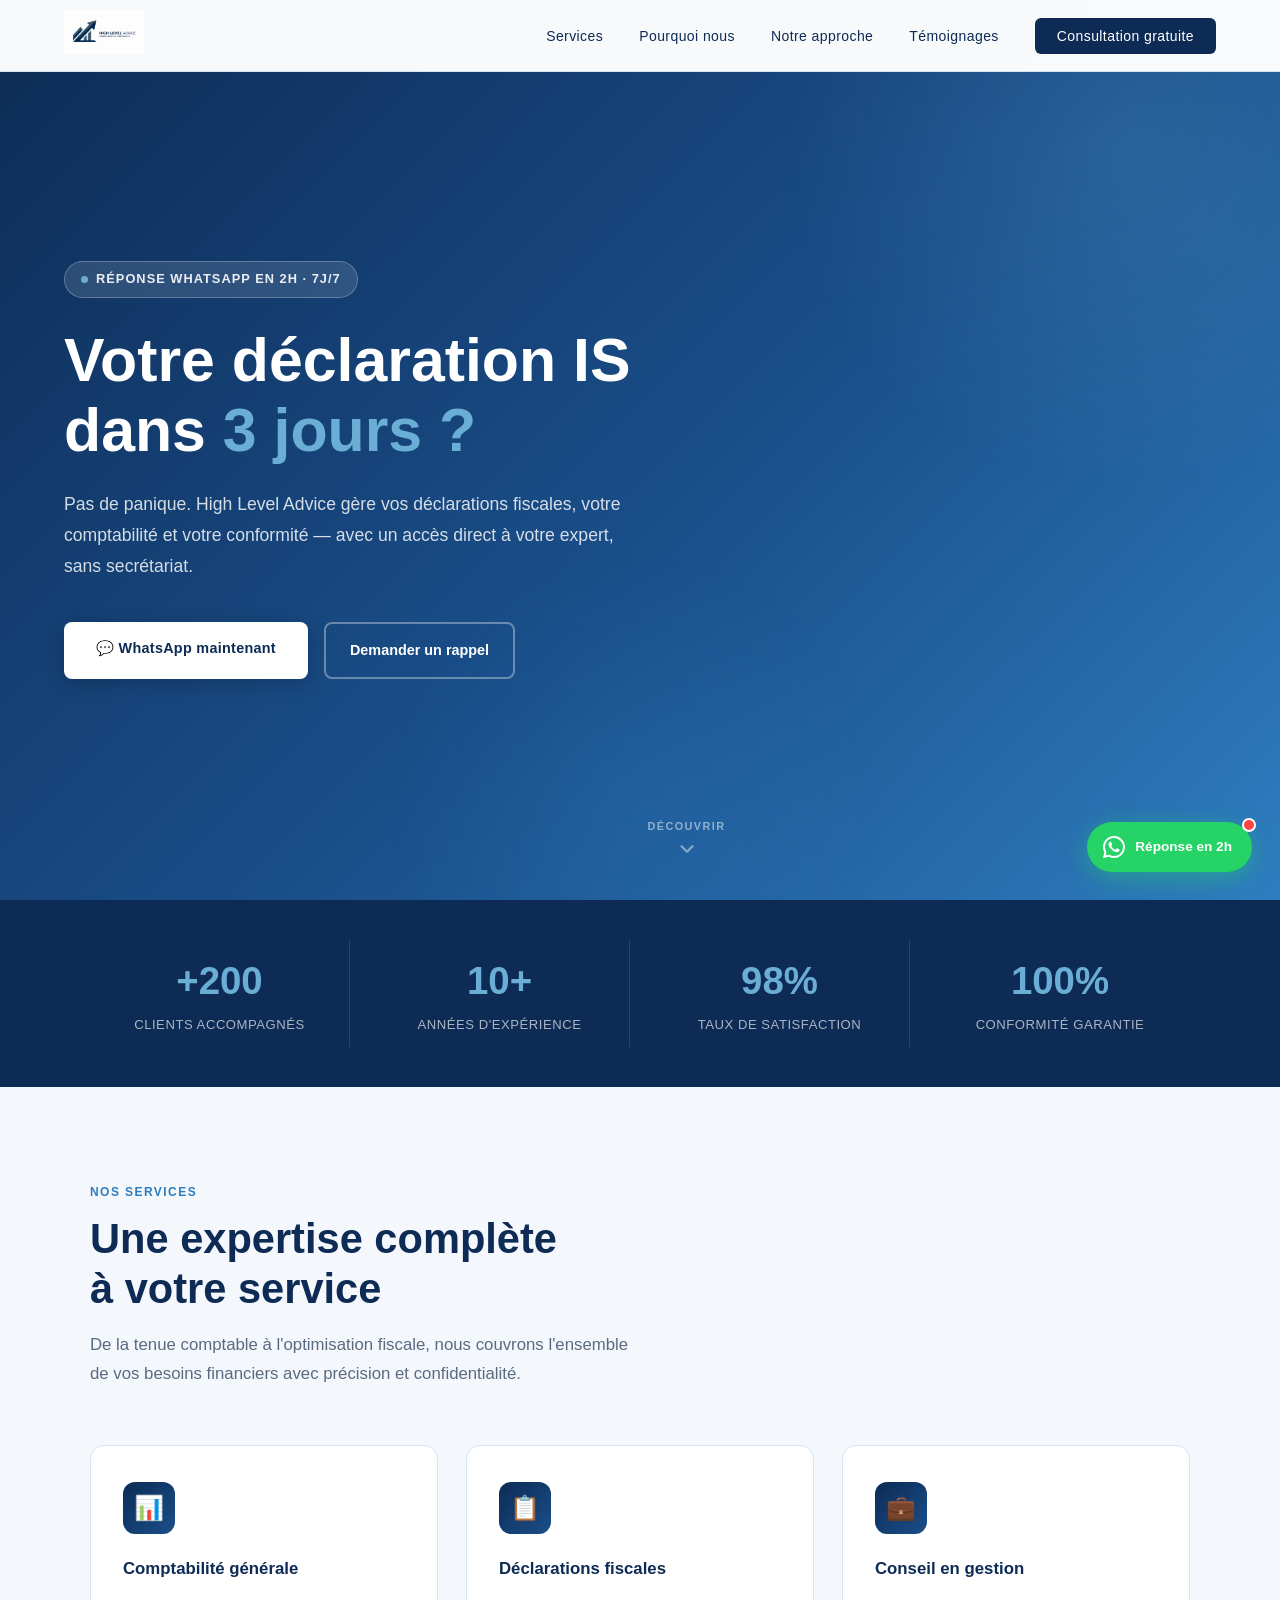
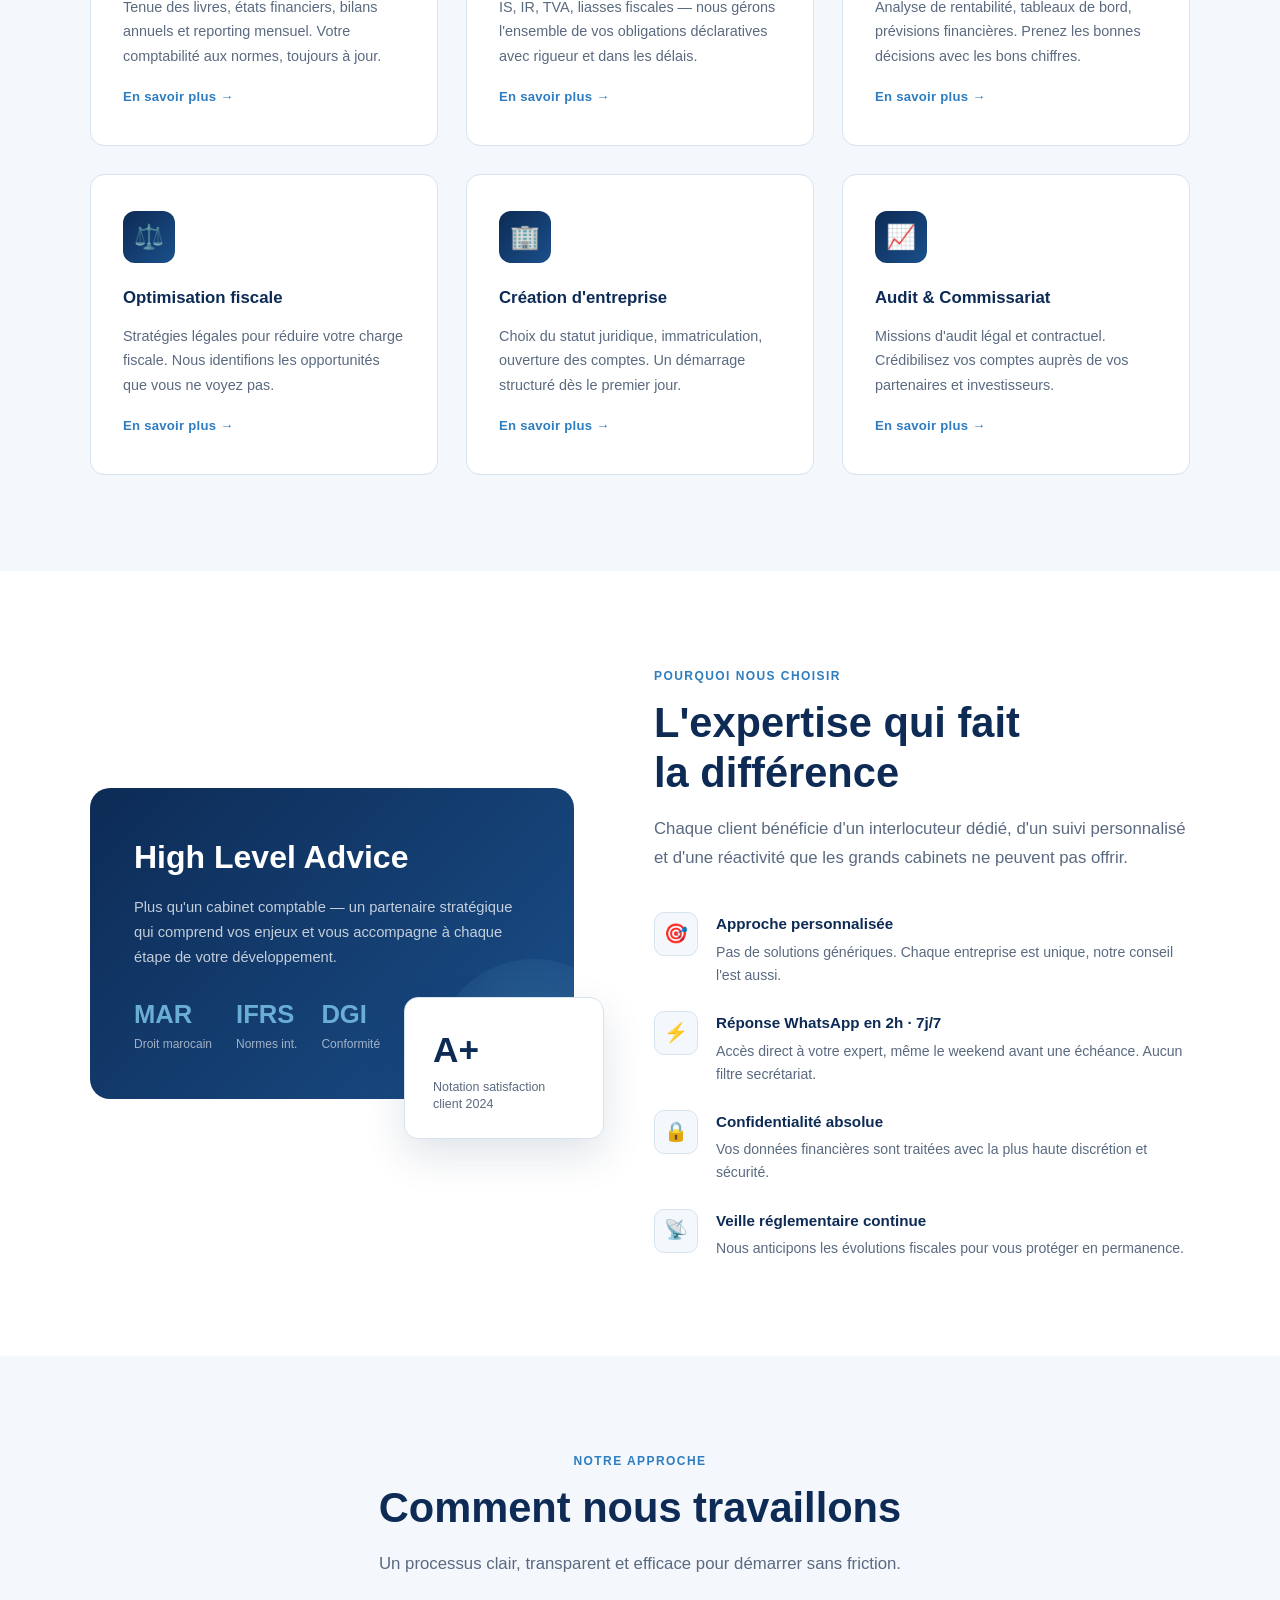
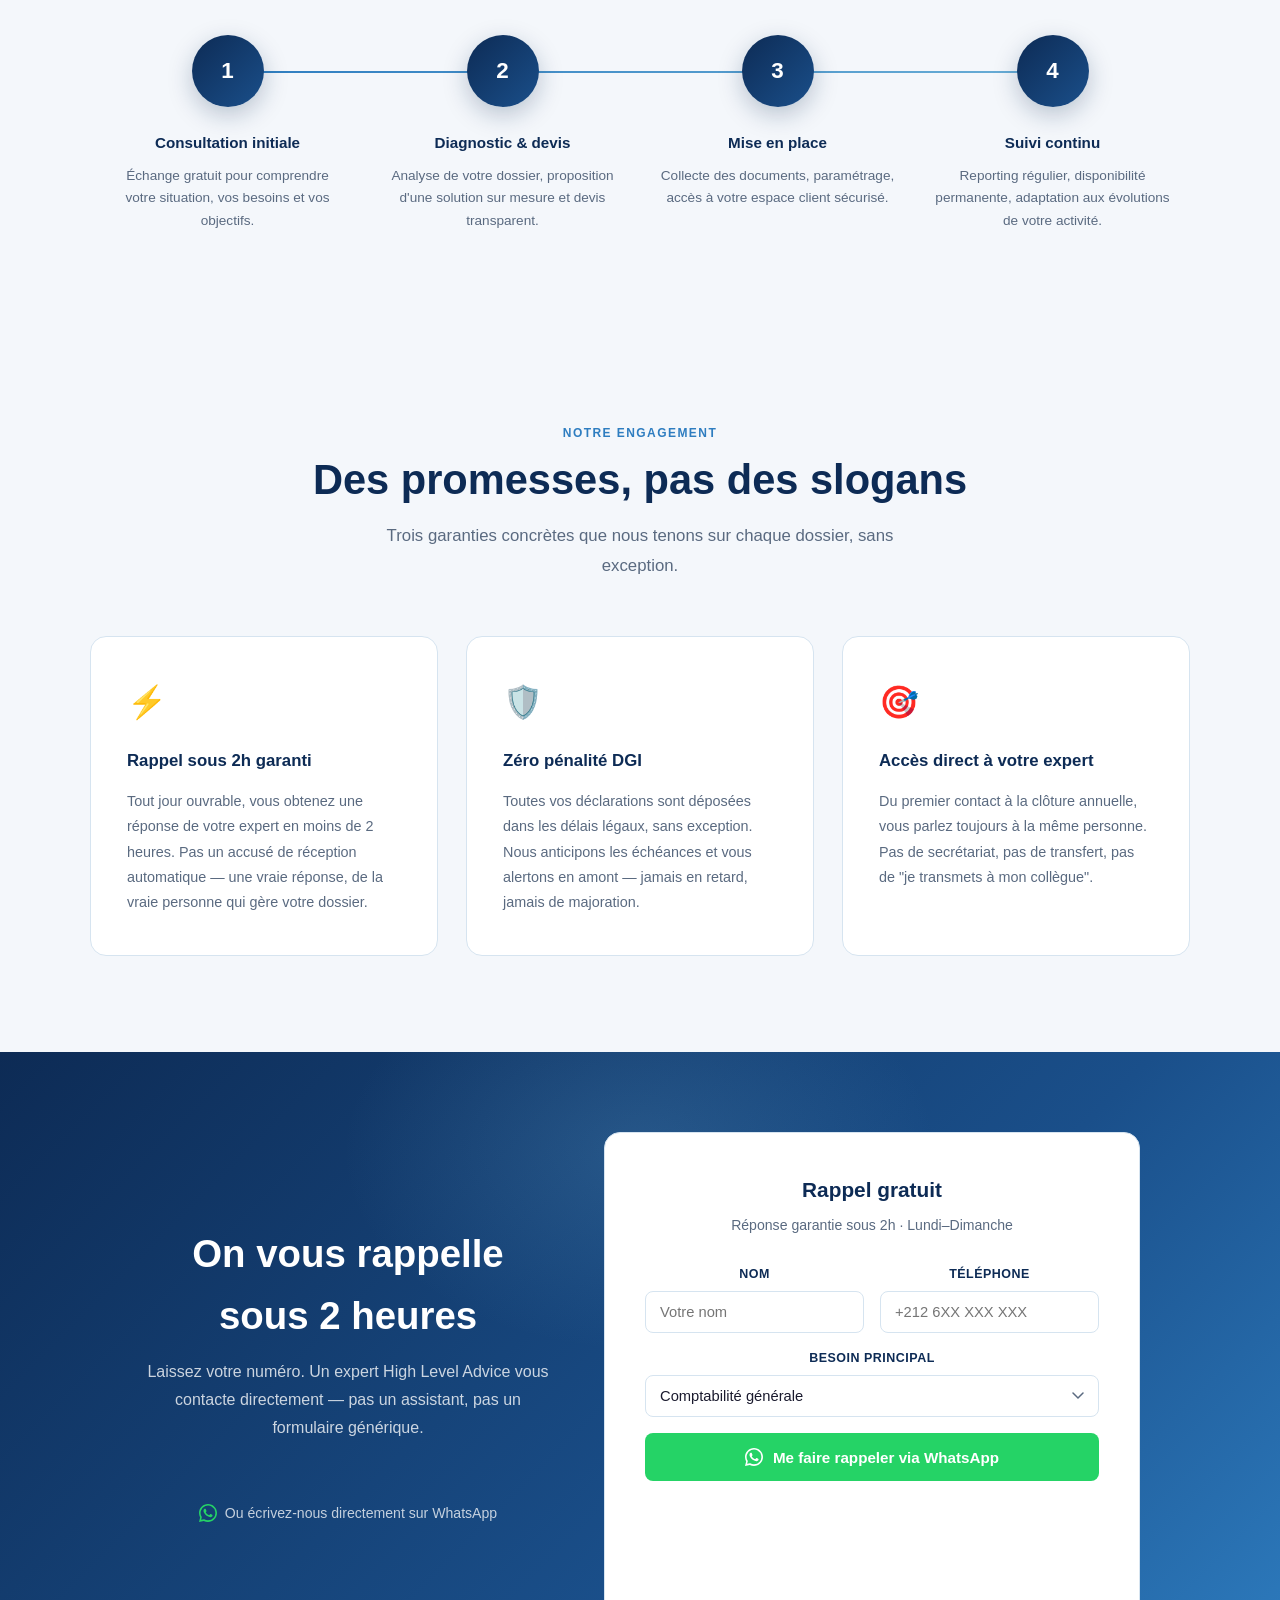
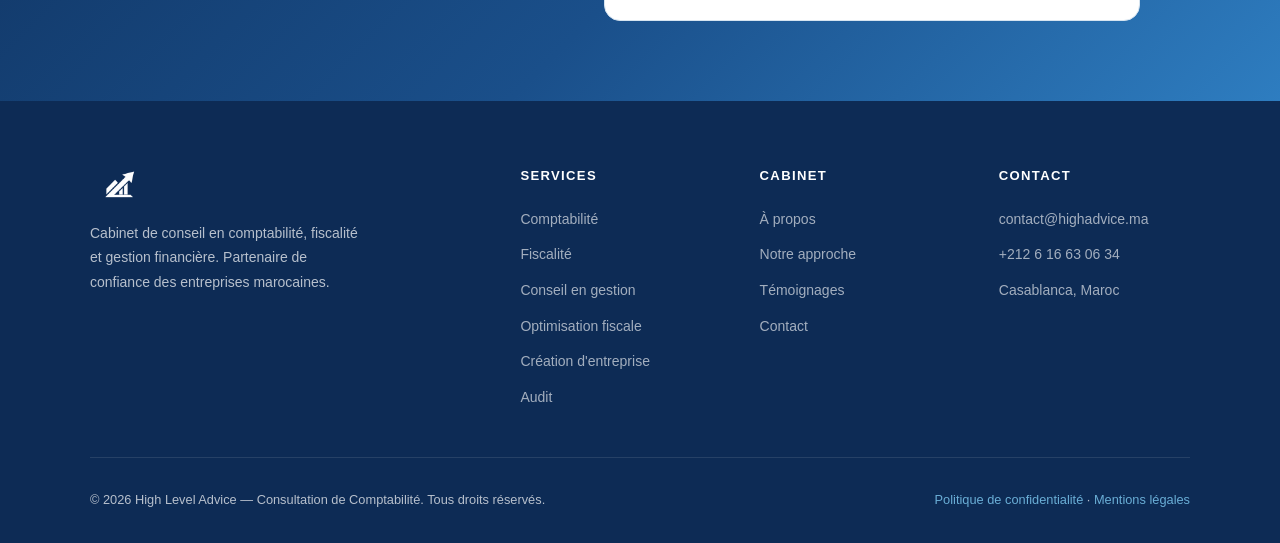
==== index.html @ 0e78888a "Initial commit — High Level Advice website" ====
<!DOCTYPE html>
<html lang="fr">
<head>
  <meta charset="UTF-8" />
  <meta name="viewport" content="width=device-width, initial-scale=1.0" />

  <!-- ─── SEO PRINCIPAL ─── -->
  <title>Expert Comptable Casablanca & El Jadida | High Level Advice</title>
  <meta name="description" content="Cabinet comptable à Casablanca et El Jadida. Déclarations IS/IR/TVA, création d'entreprise SARL, audit légal. Accès direct à votre expert — réponse WhatsApp en 2h · 7j/7. Consultation gratuite." />
  <meta name="keywords" content="comptable Casablanca, comptable El Jadida, cabinet comptable Maroc, expert comptable Casablanca, déclarations fiscales IS IR TVA, création entreprise SARL Casablanca, audit légal Maroc, commissariat aux comptes, optimisation fiscale Maroc, comptabilité PME Casablanca" />
  <meta name="robots" content="index, follow, max-snippet:-1, max-image-preview:large" />
  <meta name="author" content="High Level Advice" />
  <meta name="language" content="fr" />
  <link rel="canonical" href="https://highadvice.ma/" />

  <!-- ─── GÉO LOCAL ─── -->
  <meta name="geo.region" content="MA-05" />
  <meta name="geo.placename" content="Casablanca, Maroc" />
  <meta name="geo.position" content="33.5731;-7.5898" />
  <meta name="ICBM" content="33.5731, -7.5898" />

  <!-- ─── OPEN GRAPH (Facebook, LinkedIn, WhatsApp previews) ─── -->
  <meta property="og:type" content="website" />
  <meta property="og:site_name" content="High Level Advice" />
  <meta property="og:title" content="Expert Comptable Casablanca & El Jadida | High Level Advice" />
  <meta property="og:description" content="Déclarations fiscales, comptabilité, audit, création d'entreprise à Casablanca et El Jadida. Réponse WhatsApp en 2h · 7j/7." />
  <meta property="og:url" content="https://highadvice.ma/" />
  <meta property="og:locale" content="fr_MA" />

  <!-- ─── TWITTER CARD ─── -->
  <meta name="twitter:card" content="summary" />
  <meta name="twitter:title" content="Expert Comptable Casablanca & El Jadida | High Level Advice" />
  <meta name="twitter:description" content="Cabinet comptable à Casablanca et El Jadida. Déclarations fiscales, audit, création d'entreprise. Réponse 2h." />

  <!-- ─── SÉCURITÉ (meta layer) ─── -->
  <meta http-equiv="Referrer-Policy" content="strict-origin-when-cross-origin" />
  <meta http-equiv="Content-Security-Policy" content="default-src 'self'; style-src 'self' 'unsafe-inline' https://fonts.googleapis.com; font-src 'self' https://fonts.gstatic.com; img-src 'self' data:; script-src 'self'; frame-ancestors 'none'; base-uri 'self'" />

  <!-- ─── SCHEMA.ORG JSON-LD ─── -->
  <script type="application/ld+json">
  {
    "@context": "https://schema.org",
    "@type": "AccountingService",
    "name": "High Level Advice",
    "description": "Cabinet de conseil en comptabilité, fiscalité, audit et création d'entreprise à Casablanca et El Jadida.",
    "url": "https://highadvice.ma",
    "telephone": "+212616630634",
    "email": "contact@highadvice.ma",
    "image": "https://highadvice.ma/brand_assetes/logo.png",
    "priceRange": "MAD",
    "currenciesAccepted": "MAD",
    "paymentAccepted": "Virement, Chèque",
    "address": {
      "@type": "PostalAddress",
      "addressLocality": "Casablanca",
      "addressRegion": "Grand Casablanca-Settat",
      "addressCountry": "MA"
    },
    "geo": {
      "@type": "GeoCoordinates",
      "latitude": 33.5731,
      "longitude": -7.5898
    },
    "areaServed": [
      { "@type": "City", "name": "Casablanca" },
      { "@type": "City", "name": "El Jadida" }
    ],
    "openingHoursSpecification": {
      "@type": "OpeningHoursSpecification",
      "dayOfWeek": ["Monday","Tuesday","Wednesday","Thursday","Friday","Saturday","Sunday"],
      "opens": "08:00",
      "closes": "22:00"
    },
    "contactPoint": {
      "@type": "ContactPoint",
      "telephone": "+212616630634",
      "contactType": "customer service",
      "availableLanguage": ["French", "Arabic"],
      "contactOption": "TollFree"
    },
    "hasOfferCatalog": {
      "@type": "OfferCatalog",
      "name": "Services comptables et fiscaux",
      "itemListElement": [
        { "@type": "Offer", "itemOffered": { "@type": "Service", "name": "Comptabilité générale" } },
        { "@type": "Offer", "itemOffered": { "@type": "Service", "name": "Déclarations fiscales IS IR TVA" } },
        { "@type": "Offer", "itemOffered": { "@type": "Service", "name": "Création d'entreprise SARL" } },
        { "@type": "Offer", "itemOffered": { "@type": "Service", "name": "Audit légal et commissariat aux comptes" } },
        { "@type": "Offer", "itemOffered": { "@type": "Service", "name": "Optimisation fiscale" } },
        { "@type": "Offer", "itemOffered": { "@type": "Service", "name": "Conseil en gestion" } }
      ]
    }
  }
  </script>

  <link rel="preconnect" href="https://fonts.googleapis.com" />
  <link rel="preconnect" href="https://fonts.gstatic.com" crossorigin />
  <link href="https://fonts.googleapis.com/css2?family=Montserrat:wght@400;500;600;700;800&family=Inter:wght@300;400;500&display=swap" rel="stylesheet" />
  <link rel="stylesheet" href="css/style.css" />
</head>
<body>

<!-- ─── NAV ─── -->
<nav>
  <a href="index.html"><img src="brand_assetes/logo.png" alt="High Level Advice" class="nav-logo" /></a>
  <ul class="nav-links">
    <li><a href="#services">Services</a></li>
    <li><a href="#pourquoi">Pourquoi nous</a></li>
    <li><a href="#processus">Notre approche</a></li>
    <li><a href="#temoignages">Témoignages</a></li>
    <li><a href="#contact" class="nav-cta">Consultation gratuite</a></li>
  </ul>
  <div class="nav-hamburger" aria-label="Menu">
    <span></span><span></span><span></span>
  </div>
</nav>

<div class="mobile-menu">
  <a href="#services">Services</a>
  <a href="#pourquoi">Pourquoi nous</a>
  <a href="#processus">Notre approche</a>
  <a href="#temoignages">Témoignages</a>
  <a href="#contact">Consultation gratuite</a>
</div>

<!-- ─── HERO ─── -->
<section class="hero" id="accueil">
  <div class="hero-content">
    <div class="hero-badge">Réponse WhatsApp en 2h · 7j/7</div>
    <h1>
      Votre déclaration IS<br/>dans <span>3 jours ?</span>
    </h1>
    <p>
      Pas de panique. High Level Advice gère vos déclarations fiscales, votre comptabilité
      et votre conformité — avec un accès direct à votre expert, sans secrétariat.
    </p>
    <div class="hero-actions">
      <a href="https://wa.me/212616630634?text=Bonjour%2C%20j%27ai%20une%20d%C3%A9claration%20fiscale%20urgente%20et%20j%27ai%20besoin%20d%27aide%20rapidement.%20Pouvez-vous%20me%20rappeler%20%3F" target="_blank" rel="noopener" class="btn-primary">💬 WhatsApp maintenant</a>
      <a href="#contact" class="btn-secondary">Demander un rappel</a>
    </div>
  </div>
  <button class="hero-scroll" aria-label="Défiler vers les services">
    <span>Découvrir</span>
    <svg width="22" height="22" viewBox="0 0 24 24" fill="none" stroke="currentColor" stroke-width="2.5" stroke-linecap="round" stroke-linejoin="round">
      <polyline points="6 9 12 15 18 9"/>
    </svg>
  </button>
</section>

<!-- ─── STATS ─── -->
<div class="stats-bar">
  <div class="stats-inner">
    <div class="stat">
      <span class="stat-num">+200</span>
      <span class="stat-label">Clients accompagnés</span>
    </div>
    <div class="stat">
      <span class="stat-num">10+</span>
      <span class="stat-label">Années d'expérience</span>
    </div>
    <div class="stat">
      <span class="stat-num">98%</span>
      <span class="stat-label">Taux de satisfaction</span>
    </div>
    <div class="stat">
      <span class="stat-num">100%</span>
      <span class="stat-label">Conformité garantie</span>
    </div>
  </div>
</div>

<!-- ─── SERVICES ─── -->
<section class="services" id="services">
  <div class="max-w">
    <div class="section-header fade-in">
      <div class="section-tag">Nos services</div>
      <h2 class="section-title">Une expertise complète<br/>à votre service</h2>
      <p class="section-sub">
        De la tenue comptable à l'optimisation fiscale, nous couvrons l'ensemble
        de vos besoins financiers avec précision et confidentialité.
      </p>
    </div>
    <div class="services-grid">
      <a href="services/comptabilite.html" class="service-card fade-in">
        <div class="service-icon">📊</div>
        <h3>Comptabilité générale</h3>
        <p>Tenue des livres, états financiers, bilans annuels et reporting mensuel. Votre comptabilité aux normes, toujours à jour.</p>
        <div class="card-link">En savoir plus →</div>
      </a>
      <a href="services/fiscalite.html" class="service-card fade-in">
        <div class="service-icon">📋</div>
        <h3>Déclarations fiscales</h3>
        <p>IS, IR, TVA, liasses fiscales — nous gérons l'ensemble de vos obligations déclaratives avec rigueur et dans les délais.</p>
        <div class="card-link">En savoir plus →</div>
      </a>
      <a href="services/conseil-gestion.html" class="service-card fade-in">
        <div class="service-icon">💼</div>
        <h3>Conseil en gestion</h3>
        <p>Analyse de rentabilité, tableaux de bord, prévisions financières. Prenez les bonnes décisions avec les bons chiffres.</p>
        <div class="card-link">En savoir plus →</div>
      </a>
      <a href="services/optimisation-fiscale.html" class="service-card fade-in">
        <div class="service-icon">⚖️</div>
        <h3>Optimisation fiscale</h3>
        <p>Stratégies légales pour réduire votre charge fiscale. Nous identifions les opportunités que vous ne voyez pas.</p>
        <div class="card-link">En savoir plus →</div>
      </a>
      <a href="services/creation-entreprise.html" class="service-card fade-in">
        <div class="service-icon">🏢</div>
        <h3>Création d'entreprise</h3>
        <p>Choix du statut juridique, immatriculation, ouverture des comptes. Un démarrage structuré dès le premier jour.</p>
        <div class="card-link">En savoir plus →</div>
      </a>
      <a href="services/audit.html" class="service-card fade-in">
        <div class="service-icon">📈</div>
        <h3>Audit & Commissariat</h3>
        <p>Missions d'audit légal et contractuel. Crédibilisez vos comptes auprès de vos partenaires et investisseurs.</p>
        <div class="card-link">En savoir plus →</div>
      </a>
    </div>
  </div>
</section>

<!-- ─── WHY US ─── -->
<section id="pourquoi" style="padding: 96px 5%;">
  <div class="max-w">
    <div class="why-us">
      <div class="why-visual fade-in">
        <div class="why-card-main">
          <h3>High Level Advice</h3>
          <p>
            Plus qu'un cabinet comptable — un partenaire stratégique qui comprend
            vos enjeux et vous accompagne à chaque étape de votre développement.
          </p>
          <div class="why-badges">
            <div class="why-badge-item">
              <div class="big-tag">MAR</div>
              <div class="small-label">Droit marocain</div>
            </div>
            <div class="why-badge-item">
              <div class="big-tag">IFRS</div>
              <div class="small-label">Normes int.</div>
            </div>
            <div class="why-badge-item">
              <div class="big-tag">DGI</div>
              <div class="small-label">Conformité</div>
            </div>
          </div>
        </div>
        <div class="why-card-accent">
          <div class="big-num">A+</div>
          <p>Notation satisfaction client 2024</p>
        </div>
      </div>
      <div class="why-content fade-in">
        <div class="section-tag">Pourquoi nous choisir</div>
        <h2 class="section-title">L'expertise qui fait<br/>la différence</h2>
        <p class="section-sub">
          Chaque client bénéficie d'un interlocuteur dédié, d'un suivi personnalisé
          et d'une réactivité que les grands cabinets ne peuvent pas offrir.
        </p>
        <ul class="why-points">
          <li class="why-point">
            <div class="why-icon">🎯</div>
            <div>
              <h4>Approche personnalisée</h4>
              <p>Pas de solutions génériques. Chaque entreprise est unique, notre conseil l'est aussi.</p>
            </div>
          </li>
          <li class="why-point">
            <div class="why-icon">⚡</div>
            <div>
              <h4>Réponse WhatsApp en 2h · 7j/7</h4>
              <p>Accès direct à votre expert, même le weekend avant une échéance. Aucun filtre secrétariat.</p>
            </div>
          </li>
          <li class="why-point">
            <div class="why-icon">🔒</div>
            <div>
              <h4>Confidentialité absolue</h4>
              <p>Vos données financières sont traitées avec la plus haute discrétion et sécurité.</p>
            </div>
          </li>
          <li class="why-point">
            <div class="why-icon">📡</div>
            <div>
              <h4>Veille réglementaire continue</h4>
              <p>Nous anticipons les évolutions fiscales pour vous protéger en permanence.</p>
            </div>
          </li>
        </ul>
      </div>
    </div>
  </div>
</section>

<!-- ─── PROCESS ─── -->
<section class="process" id="processus">
  <div class="max-w">
    <div class="section-header fade-in" style="text-align:center;">
      <div class="section-tag">Notre approche</div>
      <h2 class="section-title">Comment nous travaillons</h2>
      <p class="section-sub" style="margin:0 auto;">
        Un processus clair, transparent et efficace pour démarrer sans friction.
      </p>
    </div>
    <div class="process-steps">
      <div class="process-step fade-in">
        <div class="step-num">1</div>
        <h4>Consultation initiale</h4>
        <p>Échange gratuit pour comprendre votre situation, vos besoins et vos objectifs.</p>
      </div>
      <div class="process-step fade-in">
        <div class="step-num">2</div>
        <h4>Diagnostic & devis</h4>
        <p>Analyse de votre dossier, proposition d'une solution sur mesure et devis transparent.</p>
      </div>
      <div class="process-step fade-in">
        <div class="step-num">3</div>
        <h4>Mise en place</h4>
        <p>Collecte des documents, paramétrage, accès à votre espace client sécurisé.</p>
      </div>
      <div class="process-step fade-in">
        <div class="step-num">4</div>
        <h4>Suivi continu</h4>
        <p>Reporting régulier, disponibilité permanente, adaptation aux évolutions de votre activité.</p>
      </div>
    </div>
  </div>
</section>

<!-- ─── ENGAGEMENT ─── -->
<section id="temoignages" style="padding: 96px 5%; background: var(--light-bg);">
  <div class="max-w">
    <div class="section-header fade-in" style="text-align:center;">
      <div class="section-tag">Notre engagement</div>
      <h2 class="section-title">Des promesses, pas des slogans</h2>
      <p class="section-sub" style="margin:0 auto;">Trois garanties concrètes que nous tenons sur chaque dossier, sans exception.</p>
    </div>
    <div class="engagement-grid">
      <div class="engagement-card fade-in">
        <div class="engagement-icon">⚡</div>
        <h3>Rappel sous 2h garanti</h3>
        <p>
          Tout jour ouvrable, vous obtenez une réponse de votre expert en moins de 2 heures.
          Pas un accusé de réception automatique — une vraie réponse, de la vraie personne qui gère votre dossier.
        </p>
      </div>
      <div class="engagement-card fade-in">
        <div class="engagement-icon">🛡️</div>
        <h3>Zéro pénalité DGI</h3>
        <p>
          Toutes vos déclarations sont déposées dans les délais légaux, sans exception.
          Nous anticipons les échéances et vous alertons en amont — jamais en retard, jamais de majoration.
        </p>
      </div>
      <div class="engagement-card fade-in">
        <div class="engagement-icon">🎯</div>
        <h3>Accès direct à votre expert</h3>
        <p>
          Du premier contact à la clôture annuelle, vous parlez toujours à la même personne.
          Pas de secrétariat, pas de transfert, pas de "je transmets à mon collègue".
        </p>
      </div>
    </div>
  </div>
</section>

<!-- ─── CTA / CALLBACK FORM ─── -->
<section class="cta-section" id="contact" style="padding: 80px 5%;">
  <div class="cta-split">
    <div class="cta-split-text">
      <h2>On vous rappelle<br/>sous 2 heures</h2>
      <p>
        Laissez votre numéro. Un expert High Level Advice vous contacte directement —
        pas un assistant, pas un formulaire générique.
      </p>
      <a href="https://wa.me/212616630634?text=Bonjour%2C%20j%27ai%20une%20d%C3%A9claration%20fiscale%20urgente%20et%20j%27ai%20besoin%20d%27aide%20rapidement.%20Pouvez-vous%20me%20rappeler%20%3F" target="_blank" rel="noopener" style="display:inline-flex;align-items:center;gap:8px;color:rgba(255,255,255,0.75);text-decoration:none;font-size:0.88rem;margin-top:20px;">
        <svg width="18" height="18" viewBox="0 0 24 24" fill="#25D366"><path d="M17.472 14.382c-.297-.149-1.758-.867-2.03-.967-.273-.099-.471-.148-.67.15-.197.297-.767.966-.94 1.164-.173.199-.347.223-.644.075-.297-.15-1.255-.463-2.39-1.475-.883-.788-1.48-1.761-1.653-2.059-.173-.297-.018-.458.13-.606.134-.133.298-.347.446-.52.149-.174.198-.298.298-.497.099-.198.05-.371-.025-.52-.075-.149-.669-1.612-.916-2.207-.242-.579-.487-.5-.669-.51-.173-.008-.371-.01-.57-.01-.198 0-.52.074-.792.372-.272.297-1.04 1.016-1.04 2.479 0 1.462 1.065 2.875 1.213 3.074.149.198 2.096 3.2 5.077 4.487.709.306 1.262.489 1.694.625.712.227 1.36.195 1.871.118.571-.085 1.758-.719 2.006-1.413.248-.694.248-1.289.173-1.413-.074-.124-.272-.198-.57-.347z"/><path d="M12 0C5.373 0 0 5.373 0 12c0 2.123.554 4.118 1.522 5.852L0 24l6.335-1.493A11.95 11.95 0 0012 24c6.627 0 12-5.373 12-12S18.627 0 12 0zm0 21.818a9.818 9.818 0 01-5.006-1.371l-.36-.213-3.76.886.934-3.652-.234-.374A9.818 9.818 0 1112 21.818z"/></svg>
        Ou écrivez-nous directement sur WhatsApp
      </a>
    </div>
    <div class="callback-form">
      <h3>Rappel gratuit</h3>
      <p class="form-sub">Réponse garantie sous 2h · Lundi–Dimanche</p>
      <form class="js-wa-form">
        <div class="form-row">
          <div class="form-group">
            <label for="nom">Nom</label>
            <input type="text" id="nom" name="nom" placeholder="Votre nom" required />
          </div>
          <div class="form-group">
            <label for="telephone">Téléphone</label>
            <input type="tel" id="telephone" name="telephone" placeholder="+212 6XX XXX XXX" required />
          </div>
        </div>
        <div class="form-group" style="margin-bottom:16px;">
          <label for="service">Besoin principal</label>
          <select id="service" name="service">
            <option value="Comptabilité générale">Comptabilité générale</option>
            <option value="Déclarations fiscales">Déclarations fiscales</option>
            <option value="Optimisation fiscale">Optimisation fiscale</option>
            <option value="Conseil en gestion">Conseil en gestion</option>
            <option value="Création d'entreprise">Création d'entreprise</option>
            <option value="Audit">Audit & Commissariat</option>
          </select>
        </div>
        <button type="submit" class="btn-form-submit">
          <svg width="18" height="18" viewBox="0 0 24 24" fill="currentColor"><path d="M17.472 14.382c-.297-.149-1.758-.867-2.03-.967-.273-.099-.471-.148-.67.15-.197.297-.767.966-.94 1.164-.173.199-.347.223-.644.075-.297-.15-1.255-.463-2.39-1.475-.883-.788-1.48-1.761-1.653-2.059-.173-.297-.018-.458.13-.606.134-.133.298-.347.446-.52.149-.174.198-.298.298-.497.099-.198.05-.371-.025-.52-.075-.149-.669-1.612-.916-2.207-.242-.579-.487-.5-.669-.51-.173-.008-.371-.01-.57-.01-.198 0-.52.074-.792.372-.272.297-1.04 1.016-1.04 2.479 0 1.462 1.065 2.875 1.213 3.074.149.198 2.096 3.2 5.077 4.487.709.306 1.262.489 1.694.625.712.227 1.36.195 1.871.118.571-.085 1.758-.719 2.006-1.413.248-.694.248-1.289.173-1.413-.074-.124-.272-.198-.57-.347z"/><path d="M12 0C5.373 0 0 5.373 0 12c0 2.123.554 4.118 1.522 5.852L0 24l6.335-1.493A11.95 11.95 0 0012 24c6.627 0 12-5.373 12-12S18.627 0 12 0zm0 21.818a9.818 9.818 0 01-5.006-1.371l-.36-.213-3.76.886.934-3.652-.234-.374A9.818 9.818 0 1112 21.818z"/></svg>
          Me faire rappeler via WhatsApp
        </button>
        <p class="form-note">Ouvre WhatsApp avec votre message pré-rempli. Aucun engagement.</p>
      </form>
    </div>
  </div>
</section>

<!-- ─── FOOTER ─── -->
<footer>
  <div class="footer-grid">
    <div class="footer-brand">
      <img src="brand_assetes/logo2.png" alt="High Level Advice" />
      <p>
        Cabinet de conseil en comptabilité, fiscalité et gestion financière.
        Partenaire de confiance des entreprises marocaines.
      </p>
    </div>
    <div class="footer-col">
      <h4>Services</h4>
      <ul>
        <li><a href="services/comptabilite.html">Comptabilité</a></li>
        <li><a href="services/fiscalite.html">Fiscalité</a></li>
        <li><a href="services/conseil-gestion.html">Conseil en gestion</a></li>
        <li><a href="services/optimisation-fiscale.html">Optimisation fiscale</a></li>
        <li><a href="services/creation-entreprise.html">Création d'entreprise</a></li>
        <li><a href="services/audit.html">Audit</a></li>
      </ul>
    </div>
    <div class="footer-col">
      <h4>Cabinet</h4>
      <ul>
        <li><a href="#pourquoi">À propos</a></li>
        <li><a href="#processus">Notre approche</a></li>
        <li><a href="#temoignages">Témoignages</a></li>
        <li><a href="#contact">Contact</a></li>
      </ul>
    </div>
    <div class="footer-col">
      <h4>Contact</h4>
      <ul>
        <li><a href="mailto:contact@highadvice.ma">contact@highadvice.ma</a></li>
        <li><a href="tel:+212616630634">+212 6 16 63 06 34</a></li>
        <li><a href="#">Casablanca, Maroc</a></li>
      </ul>
    </div>
  </div>
  <div class="footer-bottom">
    <span>© 2026 High Level Advice — Consultation de Comptabilité. Tous droits réservés.</span>
    <span>
      <a href="#">Politique de confidentialité</a> · <a href="#">Mentions légales</a>
    </span>
  </div>
</footer>

<!-- ─── FLOATING WHATSAPP ─── -->
<a href="https://wa.me/212616630634?text=Bonjour%2C%20j%27ai%20une%20d%C3%A9claration%20fiscale%20urgente%20et%20j%27ai%20besoin%20d%27aide%20rapidement.%20Pouvez-vous%20me%20rappeler%20%3F" target="_blank" rel="noopener" class="wa-float" aria-label="WhatsApp">
  <span class="wa-pulse"></span>
  <svg width="22" height="22" viewBox="0 0 24 24" fill="currentColor"><path d="M17.472 14.382c-.297-.149-1.758-.867-2.03-.967-.273-.099-.471-.148-.67.15-.197.297-.767.966-.94 1.164-.173.199-.347.223-.644.075-.297-.15-1.255-.463-2.39-1.475-.883-.788-1.48-1.761-1.653-2.059-.173-.297-.018-.458.13-.606.134-.133.298-.347.446-.52.149-.174.198-.298.298-.497.099-.198.05-.371-.025-.52-.075-.149-.669-1.612-.916-2.207-.242-.579-.487-.5-.669-.51-.173-.008-.371-.01-.57-.01-.198 0-.52.074-.792.372-.272.297-1.04 1.016-1.04 2.479 0 1.462 1.065 2.875 1.213 3.074.149.198 2.096 3.2 5.077 4.487.709.306 1.262.489 1.694.625.712.227 1.36.195 1.871.118.571-.085 1.758-.719 2.006-1.413.248-.694.248-1.289.173-1.413-.074-.124-.272-.198-.57-.347z"/><path d="M12 0C5.373 0 0 5.373 0 12c0 2.123.554 4.118 1.522 5.852L0 24l6.335-1.493A11.95 11.95 0 0012 24c6.627 0 12-5.373 12-12S18.627 0 12 0zm0 21.818a9.818 9.818 0 01-5.006-1.371l-.36-.213-3.76.886.934-3.652-.234-.374A9.818 9.818 0 1112 21.818z"/></svg>
  Réponse en 2h
</a>

<script src="js/main.js"></script>
</body>
</html>
---- css/style.css ----
/* ─── RESET & VARIABLES ─── */
*, *::before, *::after { box-sizing: border-box; margin: 0; padding: 0; }

:root {
  --navy:     #0D2B55;
  --blue:     #1A4F8A;
  --accent:   #2E7DC0;
  --sky:      #6AAED6;
  --light-bg: #F4F7FB;
  --white:    #FFFFFF;
  --text:     #1A1A2E;
  --muted:    #5A6A80;
  --border:   #D6E4F0;
}

html { scroll-behavior: smooth; }

body {
  font-family: 'Inter', sans-serif;
  color: var(--text);
  background: var(--white);
  line-height: 1.6;
}

/* ─── NAV ─── */
nav {
  position: fixed;
  top: 0; left: 0; right: 0;
  z-index: 100;
  background: rgba(255,255,255,0.97);
  backdrop-filter: blur(12px);
  border-bottom: 1px solid var(--border);
  padding: 0 5%;
  display: flex;
  align-items: center;
  justify-content: space-between;
  height: 72px;
  transition: box-shadow .3s;
}

nav.scrolled { box-shadow: 0 4px 24px rgba(13,43,85,0.1); }

.nav-logo { height: 44px; }

.nav-links {
  display: flex;
  gap: 36px;
  list-style: none;
}

.nav-links a {
  text-decoration: none;
  font-family: 'Montserrat', sans-serif;
  font-weight: 500;
  font-size: 0.875rem;
  color: var(--navy);
  letter-spacing: 0.03em;
  transition: color .2s;
}

.nav-links a:hover,
.nav-links a.active { color: var(--accent); }

.nav-cta {
  background: var(--navy);
  color: var(--white) !important;
  padding: 10px 22px;
  border-radius: 6px;
  transition: background .2s !important;
}

.nav-cta:hover { background: var(--accent) !important; }

.nav-hamburger {
  display: none;
  flex-direction: column;
  gap: 5px;
  cursor: pointer;
  padding: 4px;
}

.nav-hamburger span {
  display: block;
  width: 24px; height: 2px;
  background: var(--navy);
  border-radius: 2px;
  transition: transform .3s, opacity .3s;
}

.nav-hamburger.open span:nth-child(1) { transform: translateY(7px) rotate(45deg); }
.nav-hamburger.open span:nth-child(2) { opacity: 0; }
.nav-hamburger.open span:nth-child(3) { transform: translateY(-7px) rotate(-45deg); }

.mobile-menu {
  display: none;
  position: fixed;
  top: 72px; left: 0; right: 0;
  background: var(--white);
  border-bottom: 1px solid var(--border);
  padding: 24px 5%;
  flex-direction: column;
  gap: 20px;
  z-index: 99;
  box-shadow: 0 8px 24px rgba(13,43,85,0.1);
}

.mobile-menu.open { display: flex; }

.mobile-menu a {
  text-decoration: none;
  font-family: 'Montserrat', sans-serif;
  font-weight: 600;
  font-size: 1rem;
  color: var(--navy);
  padding: 8px 0;
  border-bottom: 1px solid var(--border);
}

.mobile-menu a:last-child { border-bottom: none; }

/* ─── HERO ─── */
.hero {
  min-height: 100vh;
  background: linear-gradient(135deg, var(--navy) 0%, var(--blue) 55%, var(--accent) 100%);
  display: flex;
  align-items: center;
  padding: 120px 5% 80px;
  position: relative;
  overflow: hidden;
}

.hero::before {
  content: '';
  position: absolute;
  top: -200px; right: -200px;
  width: 700px; height: 700px;
  background: radial-gradient(circle, rgba(110,174,214,0.18) 0%, transparent 70%);
  border-radius: 50%;
}

.hero::after {
  content: '';
  position: absolute;
  bottom: -150px; left: 30%;
  width: 500px; height: 500px;
  background: radial-gradient(circle, rgba(46,125,192,0.15) 0%, transparent 70%);
  border-radius: 50%;
}

/* ─── ANIMATIONS ─── */
@keyframes slideUpFade {
  from { opacity: 0; transform: translateY(32px); }
  to   { opacity: 1; transform: translateY(0); }
}

@keyframes floatOrb {
  0%, 100% { transform: translate(0, 0); }
  40%       { transform: translate(28px, -40px); }
  70%       { transform: translate(-18px, 20px); }
}

@keyframes glowPulse {
  0%, 100% { color: var(--sky); text-shadow: none; }
  50%       { color: #fff; text-shadow: 0 0 40px rgba(106,174,214,0.7); }
}

@keyframes liveDot {
  0%, 100% { opacity: 1; transform: scale(1); }
  50%       { opacity: 0.35; transform: scale(0.6); }
}

@keyframes scrollBounce {
  0%, 100% { transform: translateX(-50%) translateY(0); opacity: 0.7; }
  50%       { transform: translateX(-50%) translateY(9px); opacity: 0.35; }
}

/* Hero entrance — staggered */
.hero-badge   { animation: slideUpFade .75s cubic-bezier(.22,1,.36,1) .1s  both; }
.hero h1      { animation: slideUpFade .8s  cubic-bezier(.22,1,.36,1) .25s both; }
.hero p       { animation: slideUpFade .8s  cubic-bezier(.22,1,.36,1) .42s both; }
.hero-actions { animation: slideUpFade .8s  cubic-bezier(.22,1,.36,1) .58s both; }

/* Urgency phrase glow cycle */
.hero h1 span { animation: glowPulse 3.5s ease-in-out 1.8s infinite; }

/* Live indicator dot blink */
.hero-badge::before { animation: liveDot 1.8s ease-in-out infinite; }

/* Background orbs drift */
.hero::before { animation: floatOrb 14s ease-in-out infinite; will-change: transform; }
.hero::after  { animation: floatOrb 18s ease-in-out 5s infinite reverse; will-change: transform; }

/* Scroll indicator */
.hero-scroll {
  position: absolute;
  bottom: 32px;
  left: 50%;
  transform: translateX(-50%);
  z-index: 2;
  display: flex;
  flex-direction: column;
  align-items: center;
  gap: 6px;
  cursor: pointer;
  background: none;
  border: none;
  padding: 8px;
  animation: slideUpFade .6s cubic-bezier(.22,1,.36,1) 1.1s both;
}

.hero-scroll span {
  font-family: 'Montserrat', sans-serif;
  font-weight: 600;
  font-size: 0.68rem;
  letter-spacing: 0.13em;
  text-transform: uppercase;
  color: rgba(255,255,255,0.5);
}

.hero-scroll svg {
  animation: scrollBounce 1.8s ease-in-out infinite;
  color: rgba(255,255,255,0.45);
  display: block;
}

.hero-content {
  max-width: 680px;
  position: relative;
  z-index: 2;
}

.hero-badge {
  display: inline-flex;
  align-items: center;
  gap: 8px;
  background: rgba(255,255,255,0.12);
  border: 1px solid rgba(255,255,255,0.25);
  color: rgba(255,255,255,0.9);
  font-size: 0.8rem;
  font-family: 'Montserrat', sans-serif;
  font-weight: 600;
  letter-spacing: 0.08em;
  text-transform: uppercase;
  padding: 7px 16px;
  border-radius: 100px;
  margin-bottom: 28px;
}

.hero-badge::before {
  content: '';
  width: 7px; height: 7px;
  background: var(--sky);
  border-radius: 50%;
}

.hero h1 {
  font-family: 'Montserrat', sans-serif;
  font-weight: 800;
  font-size: clamp(2.4rem, 5vw, 3.8rem);
  color: var(--white);
  line-height: 1.15;
  margin-bottom: 24px;
}

.hero h1 span { color: var(--sky); }

.hero p {
  font-size: 1.1rem;
  color: rgba(255,255,255,0.82);
  margin-bottom: 40px;
  max-width: 560px;
  line-height: 1.75;
}

.hero-actions {
  display: flex;
  gap: 16px;
  flex-wrap: wrap;
}

/* ─── BUTTONS ─── */
.btn-primary {
  display: inline-block;
  background: var(--white);
  color: var(--navy);
  font-family: 'Montserrat', sans-serif;
  font-weight: 700;
  font-size: 0.9rem;
  padding: 15px 32px;
  border-radius: 8px;
  text-decoration: none;
  letter-spacing: 0.02em;
  transition: transform .2s, box-shadow .2s;
  box-shadow: 0 4px 20px rgba(0,0,0,0.2);
}

.btn-primary:hover { transform: translateY(-2px); box-shadow: 0 8px 30px rgba(0,0,0,0.25); }

.btn-secondary {
  display: inline-flex;
  align-items: center;
  gap: 10px;
  color: var(--white);
  font-family: 'Montserrat', sans-serif;
  font-weight: 600;
  font-size: 0.9rem;
  padding: 15px 24px;
  border-radius: 8px;
  text-decoration: none;
  border: 2px solid rgba(255,255,255,0.35);
  transition: border-color .2s, background .2s;
}

.btn-secondary:hover { border-color: rgba(255,255,255,0.7); background: rgba(255,255,255,0.08); }

.btn-cta-primary {
  display: inline-block;
  background: var(--white);
  color: var(--navy);
  font-family: 'Montserrat', sans-serif;
  font-weight: 700;
  font-size: 0.95rem;
  padding: 16px 36px;
  border-radius: 8px;
  text-decoration: none;
  transition: transform .2s, box-shadow .2s;
  box-shadow: 0 4px 20px rgba(0,0,0,0.2);
}

.btn-cta-primary:hover { transform: translateY(-2px); box-shadow: 0 8px 32px rgba(0,0,0,0.28); }

.btn-cta-secondary {
  display: inline-block;
  color: var(--white);
  font-family: 'Montserrat', sans-serif;
  font-weight: 600;
  font-size: 0.95rem;
  padding: 16px 36px;
  border-radius: 8px;
  text-decoration: none;
  border: 2px solid rgba(255,255,255,0.4);
  transition: border-color .2s, background .2s;
}

.btn-cta-secondary:hover { border-color: var(--white); background: rgba(255,255,255,0.1); }

/* ─── STATS BAR ─── */
.stats-bar {
  background: var(--navy);
  padding: 40px 5%;
}

.stats-inner {
  max-width: 1100px;
  margin: 0 auto;
  display: grid;
  grid-template-columns: repeat(4, 1fr);
  gap: 20px;
}

.stat {
  text-align: center;
  padding: 10px;
  border-right: 1px solid rgba(255,255,255,0.12);
}

.stat:last-child { border-right: none; }

.stat-num {
  font-family: 'Montserrat', sans-serif;
  font-weight: 800;
  font-size: 2.4rem;
  color: var(--sky);
  display: block;
}

.stat-label {
  font-size: 0.82rem;
  color: rgba(255,255,255,0.65);
  letter-spacing: 0.04em;
  text-transform: uppercase;
  font-family: 'Montserrat', sans-serif;
  font-weight: 500;
}

/* ─── SECTION DEFAULTS ─── */
section { padding: 96px 5%; }

.section-tag {
  font-family: 'Montserrat', sans-serif;
  font-weight: 700;
  font-size: 0.75rem;
  letter-spacing: 0.12em;
  text-transform: uppercase;
  color: var(--accent);
  margin-bottom: 12px;
}

.section-title {
  font-family: 'Montserrat', sans-serif;
  font-weight: 800;
  font-size: clamp(1.8rem, 3.5vw, 2.6rem);
  color: var(--navy);
  line-height: 1.2;
  margin-bottom: 16px;
}

.section-sub {
  color: var(--muted);
  font-size: 1.05rem;
  max-width: 540px;
  line-height: 1.75;
}

.section-header { margin-bottom: 56px; }

.max-w { max-width: 1100px; margin: 0 auto; }

/* ─── SERVICES GRID ─── */
.services { background: var(--light-bg); }

.services-grid {
  display: grid;
  grid-template-columns: repeat(3, 1fr);
  gap: 28px;
}

.service-card {
  background: var(--white);
  border-radius: 14px;
  padding: 36px 32px;
  border: 1px solid var(--border);
  transition: transform .25s, box-shadow .25s, border-color .25s;
  position: relative;
  overflow: hidden;
  text-decoration: none;
  display: block;
  color: inherit;
}

.service-card::before {
  content: '';
  position: absolute;
  top: 0; left: 0;
  width: 4px; height: 100%;
  background: linear-gradient(180deg, var(--accent), var(--sky));
  border-radius: 4px 0 0 4px;
  transform: scaleY(0);
  transform-origin: top;
  transition: transform .3s;
}

.service-card:hover {
  transform: translateY(-6px);
  box-shadow: 0 20px 50px rgba(13,43,85,0.1);
  border-color: var(--accent);
}

.service-card:hover::before { transform: scaleY(1); }

.service-icon {
  width: 52px; height: 52px;
  background: linear-gradient(135deg, var(--navy), var(--blue));
  border-radius: 12px;
  display: flex;
  align-items: center;
  justify-content: center;
  margin-bottom: 22px;
  font-size: 1.5rem;
  transition: transform .35s cubic-bezier(.22,1,.36,1);
}

.service-card:hover .service-icon { transform: scale(1.14) rotate(-4deg); }

.service-card h3 {
  font-family: 'Montserrat', sans-serif;
  font-weight: 700;
  font-size: 1.05rem;
  color: var(--navy);
  margin-bottom: 12px;
}

.service-card p {
  color: var(--muted);
  font-size: 0.9rem;
  line-height: 1.7;
}

.service-card .card-link {
  display: inline-flex;
  align-items: center;
  gap: 6px;
  font-family: 'Montserrat', sans-serif;
  font-weight: 700;
  font-size: 0.82rem;
  color: var(--accent);
  margin-top: 18px;
  letter-spacing: 0.02em;
}

/* ─── WHY US ─── */
.why-us {
  display: flex;
  gap: 80px;
  align-items: center;
}

.why-visual {
  flex: 0 0 44%;
  position: relative;
  padding-bottom: 40px;
}

.why-card-main {
  background: linear-gradient(135deg, var(--navy), var(--blue));
  border-radius: 20px;
  padding: 44px;
  color: var(--white);
  position: relative;
  overflow: hidden;
}

.why-card-main::after {
  content: '';
  position: absolute;
  bottom: -60px; right: -60px;
  width: 200px; height: 200px;
  background: radial-gradient(circle, rgba(106,174,214,0.3), transparent);
  border-radius: 50%;
}

.why-card-main h3 {
  font-family: 'Montserrat', sans-serif;
  font-weight: 800;
  font-size: 2rem;
  margin-bottom: 12px;
}

.why-card-main p { color: rgba(255,255,255,0.75); font-size: 0.92rem; line-height: 1.7; }

.why-badges {
  display: flex;
  gap: 24px;
  margin-top: 24px;
}

.why-badge-item .big-tag {
  font-family: 'Montserrat', sans-serif;
  font-weight: 800;
  font-size: 1.6rem;
  color: var(--sky);
}

.why-badge-item .small-label {
  font-size: 0.75rem;
  color: rgba(255,255,255,0.6);
}

.why-card-accent {
  background: var(--white);
  border-radius: 14px;
  padding: 24px 28px;
  box-shadow: 0 16px 40px rgba(13,43,85,0.13);
  position: absolute;
  bottom: 0; right: -30px;
  width: 200px;
  border: 1px solid var(--border);
}

.why-card-accent .big-num {
  font-family: 'Montserrat', sans-serif;
  font-weight: 800;
  font-size: 2.2rem;
  color: var(--navy);
}

.why-card-accent p { font-size: 0.78rem; color: var(--muted); line-height: 1.4; }

.why-content { flex: 1; }

.why-points {
  list-style: none;
  display: flex;
  flex-direction: column;
  gap: 24px;
  margin-top: 40px;
}

.why-point {
  display: flex;
  gap: 18px;
  align-items: flex-start;
}

.why-icon {
  flex-shrink: 0;
  width: 44px; height: 44px;
  background: var(--light-bg);
  border-radius: 10px;
  display: flex;
  align-items: center;
  justify-content: center;
  font-size: 1.2rem;
  border: 1px solid var(--border);
}

.why-point h4 {
  font-family: 'Montserrat', sans-serif;
  font-weight: 700;
  font-size: 0.95rem;
  color: var(--navy);
  margin-bottom: 4px;
}

.why-point p { font-size: 0.88rem; color: var(--muted); line-height: 1.65; }

/* ─── PROCESS ─── */
.process { background: var(--light-bg); }

.process-steps {
  display: grid;
  grid-template-columns: repeat(4, 1fr);
  gap: 0;
  position: relative;
}

.process-steps::before {
  content: '';
  position: absolute;
  top: 36px; left: 12.5%;
  width: 75%; height: 2px;
  background: linear-gradient(90deg, var(--accent), var(--sky));
}

.process-step {
  text-align: center;
  padding: 0 20px;
  position: relative;
  z-index: 1;
}

.step-num {
  width: 72px; height: 72px;
  background: linear-gradient(135deg, var(--navy), var(--blue));
  border-radius: 50%;
  display: flex;
  align-items: center;
  justify-content: center;
  font-family: 'Montserrat', sans-serif;
  font-weight: 800;
  font-size: 1.4rem;
  color: var(--white);
  margin: 0 auto 24px;
  box-shadow: 0 8px 24px rgba(13,43,85,0.25);
}

.process-step h4 {
  font-family: 'Montserrat', sans-serif;
  font-weight: 700;
  font-size: 0.95rem;
  color: var(--navy);
  margin-bottom: 10px;
}

.process-step p { font-size: 0.85rem; color: var(--muted); line-height: 1.65; }

/* ─── ENGAGEMENT ─── */
.engagement-grid {
  display: grid;
  grid-template-columns: repeat(3, 1fr);
  gap: 28px;
}

.engagement-card {
  background: var(--white);
  border: 1px solid var(--border);
  border-radius: 16px;
  padding: 40px 36px;
  position: relative;
  overflow: hidden;
  transition: transform .3s cubic-bezier(.22,1,.36,1), box-shadow .3s;
}

.engagement-card::after {
  content: '';
  position: absolute;
  bottom: 0; left: 0; right: 0;
  height: 4px;
  background: linear-gradient(90deg, var(--accent), var(--sky));
  transform: scaleX(0);
  transform-origin: left;
  transition: transform .35s cubic-bezier(.22,1,.36,1);
}

.engagement-card:hover { transform: translateY(-6px); box-shadow: 0 20px 56px rgba(13,43,85,0.11); }
.engagement-card:hover::after { transform: scaleX(1); }

.engagement-icon {
  font-size: 2rem;
  margin-bottom: 20px;
  display: block;
}

.engagement-card h3 {
  font-family: 'Montserrat', sans-serif;
  font-weight: 700;
  font-size: 1.05rem;
  color: var(--navy);
  margin-bottom: 14px;
}

.engagement-card p {
  color: var(--muted);
  font-size: 0.9rem;
  line-height: 1.75;
}

@media (max-width: 768px) {
  .engagement-grid { grid-template-columns: 1fr; }
}

/* ─── CTA SECTION ─── */
.cta-section {
  background: linear-gradient(135deg, var(--navy) 0%, var(--blue) 60%, var(--accent) 100%);
  text-align: center;
  padding: 100px 5%;
  position: relative;
  overflow: hidden;
}

.cta-section::before {
  content: '';
  position: absolute;
  top: -100px; left: 50%;
  transform: translateX(-50%);
  width: 600px; height: 400px;
  background: radial-gradient(ellipse, rgba(110,174,214,0.2), transparent 70%);
}

.cta-section h2 {
  font-family: 'Montserrat', sans-serif;
  font-weight: 800;
  font-size: clamp(1.8rem, 3.5vw, 2.8rem);
  color: var(--white);
  margin-bottom: 16px;
  position: relative;
}

.cta-section p {
  color: rgba(255,255,255,0.78);
  font-size: 1.05rem;
  max-width: 520px;
  margin: 0 auto 40px;
  line-height: 1.75;
  position: relative;
}

.cta-actions { display: flex; gap: 16px; justify-content: center; flex-wrap: wrap; position: relative; }

/* ─── FOOTER ─── */
footer {
  background: var(--navy);
  color: rgba(255,255,255,0.7);
  padding: 64px 5% 32px;
}

.footer-grid {
  max-width: 1100px;
  margin: 0 auto;
  display: grid;
  grid-template-columns: 2fr 1fr 1fr 1fr;
  gap: 48px;
  padding-bottom: 48px;
  border-bottom: 1px solid rgba(255,255,255,0.1);
}

.footer-brand img { height: 40px; filter: brightness(0) invert(1); margin-bottom: 16px; display: block; }
.footer-brand p { font-size: 0.875rem; line-height: 1.75; max-width: 280px; }

.footer-col h4 {
  font-family: 'Montserrat', sans-serif;
  font-weight: 700;
  font-size: 0.82rem;
  letter-spacing: 0.1em;
  text-transform: uppercase;
  color: var(--white);
  margin-bottom: 20px;
}

.footer-col ul { list-style: none; display: flex; flex-direction: column; gap: 10px; }

.footer-col a {
  color: rgba(255,255,255,0.62);
  text-decoration: none;
  font-size: 0.875rem;
  transition: color .2s;
}

.footer-col a:hover { color: var(--sky); }

.footer-bottom {
  max-width: 1100px;
  margin: 32px auto 0;
  display: flex;
  justify-content: space-between;
  align-items: center;
  font-size: 0.8rem;
}

.footer-bottom a { color: var(--sky); text-decoration: none; }

/* ─── SERVICE PAGE ─── */
.service-hero {
  min-height: 52vh;
  background: linear-gradient(135deg, var(--navy) 0%, var(--blue) 55%, var(--accent) 100%);
  display: flex;
  align-items: center;
  padding: 140px 5% 80px;
  position: relative;
  overflow: hidden;
}

.service-hero::before {
  content: '';
  position: absolute;
  top: -150px; right: -150px;
  width: 500px; height: 500px;
  background: radial-gradient(circle, rgba(110,174,214,0.2) 0%, transparent 70%);
  border-radius: 50%;
}

.service-hero-content { max-width: 680px; position: relative; z-index: 2; }

.breadcrumb {
  display: flex;
  align-items: center;
  gap: 8px;
  margin-bottom: 20px;
}

.breadcrumb a {
  color: rgba(255,255,255,0.65);
  text-decoration: none;
  font-size: 0.85rem;
  font-family: 'Montserrat', sans-serif;
  transition: color .2s;
}

.breadcrumb a:hover { color: var(--sky); }

.breadcrumb span { color: rgba(255,255,255,0.4); font-size: 0.85rem; }

.service-hero h1 {
  font-family: 'Montserrat', sans-serif;
  font-weight: 800;
  font-size: clamp(2rem, 4vw, 3.2rem);
  color: var(--white);
  line-height: 1.2;
  margin-bottom: 20px;
}

.service-hero p {
  font-size: 1.05rem;
  color: rgba(255,255,255,0.82);
  line-height: 1.75;
  max-width: 540px;
  margin-bottom: 32px;
}

.service-detail {
  padding: 80px 5%;
}

.service-detail-grid {
  display: grid;
  grid-template-columns: 1fr 1fr;
  gap: 64px;
  align-items: start;
}

.service-content h2 {
  font-family: 'Montserrat', sans-serif;
  font-weight: 800;
  font-size: 1.8rem;
  color: var(--navy);
  margin-bottom: 16px;
}

.service-content p {
  color: var(--muted);
  line-height: 1.8;
  margin-bottom: 20px;
}

.feature-list {
  list-style: none;
  display: flex;
  flex-direction: column;
  gap: 14px;
  margin-top: 28px;
}

.feature-list li {
  display: flex;
  align-items: flex-start;
  gap: 12px;
  font-size: 0.92rem;
  color: var(--text);
  line-height: 1.6;
}

.feature-list li::before {
  content: '✓';
  flex-shrink: 0;
  width: 22px; height: 22px;
  background: linear-gradient(135deg, var(--navy), var(--accent));
  border-radius: 50%;
  color: var(--white);
  font-size: 0.7rem;
  font-weight: 700;
  display: flex;
  align-items: center;
  justify-content: center;
  margin-top: 1px;
}

.service-sidebar {
  position: sticky;
  top: 96px;
}

.sidebar-card {
  background: var(--light-bg);
  border-radius: 16px;
  padding: 32px;
  border: 1px solid var(--border);
  margin-bottom: 24px;
}

.sidebar-card h3 {
  font-family: 'Montserrat', sans-serif;
  font-weight: 700;
  font-size: 1rem;
  color: var(--navy);
  margin-bottom: 16px;
}

.sidebar-card p { font-size: 0.88rem; color: var(--muted); line-height: 1.7; margin-bottom: 16px; }

.sidebar-cta {
  background: linear-gradient(135deg, var(--navy), var(--blue));
  border-radius: 16px;
  padding: 32px;
  color: var(--white);
  text-align: center;
}

.sidebar-cta h3 {
  font-family: 'Montserrat', sans-serif;
  font-weight: 800;
  font-size: 1.2rem;
  margin-bottom: 12px;
}

.sidebar-cta p { font-size: 0.88rem; color: rgba(255,255,255,0.75); line-height: 1.6; margin-bottom: 24px; }

.btn-white {
  display: block;
  background: var(--white);
  color: var(--navy);
  font-family: 'Montserrat', sans-serif;
  font-weight: 700;
  font-size: 0.9rem;
  padding: 13px 24px;
  border-radius: 8px;
  text-decoration: none;
  text-align: center;
  transition: transform .2s;
}

.btn-white:hover { transform: translateY(-2px); }

.other-services { background: var(--light-bg); padding: 64px 5%; }

.other-services h2 {
  font-family: 'Montserrat', sans-serif;
  font-weight: 800;
  font-size: 1.6rem;
  color: var(--navy);
  margin-bottom: 36px;
  text-align: center;
}

.other-services-grid {
  display: grid;
  grid-template-columns: repeat(5, 1fr);
  gap: 16px;
}

.mini-service-card {
  background: var(--white);
  border-radius: 12px;
  padding: 20px;
  border: 1px solid var(--border);
  text-decoration: none;
  text-align: center;
  transition: transform .2s, box-shadow .2s, border-color .2s;
}

.mini-service-card:hover {
  transform: translateY(-4px);
  box-shadow: 0 12px 30px rgba(13,43,85,0.1);
  border-color: var(--accent);
}

.mini-icon { font-size: 1.8rem; margin-bottom: 10px; display: block; }

.mini-service-card span {
  font-family: 'Montserrat', sans-serif;
  font-weight: 700;
  font-size: 0.78rem;
  color: var(--navy);
  display: block;
  line-height: 1.4;
}

/* ─── WHATSAPP FLOATING BUTTON ─── */
.wa-float {
  position: fixed;
  bottom: 28px; right: 28px;
  z-index: 200;
  display: flex;
  align-items: center;
  gap: 10px;
  background: #25D366;
  color: var(--white);
  text-decoration: none;
  padding: 14px 20px 14px 16px;
  border-radius: 100px;
  box-shadow: 0 6px 24px rgba(37,211,102,0.45);
  font-family: 'Montserrat', sans-serif;
  font-weight: 700;
  font-size: 0.85rem;
  transition: transform .2s, box-shadow .2s;
}

.wa-float:hover {
  transform: translateY(-3px);
  box-shadow: 0 10px 32px rgba(37,211,102,0.55);
}

.wa-float svg { flex-shrink: 0; }

.wa-pulse {
  position: absolute;
  top: -4px; right: -4px;
  width: 14px; height: 14px;
  background: #FF4444;
  border-radius: 50%;
  border: 2px solid var(--white);
  animation: pulse 2s infinite;
}

@keyframes pulse {
  0%   { transform: scale(1); opacity: 1; }
  50%  { transform: scale(1.4); opacity: 0.6; }
  100% { transform: scale(1); opacity: 1; }
}

/* ─── CALLBACK FORM ─── */
.callback-form {
  background: var(--white);
  border-radius: 16px;
  padding: 40px;
  border: 1px solid var(--border);
  max-width: 560px;
  margin: 0 auto;
  position: relative;
}

.callback-form h3 {
  font-family: 'Montserrat', sans-serif;
  font-weight: 800;
  font-size: 1.3rem;
  color: var(--navy);
  margin-bottom: 6px;
}

.callback-form .form-sub {
  font-size: 0.88rem;
  color: var(--muted);
  margin-bottom: 28px;
}

.form-row {
  display: grid;
  grid-template-columns: 1fr 1fr;
  gap: 16px;
  margin-bottom: 16px;
}

.form-group {
  display: flex;
  flex-direction: column;
  gap: 6px;
}

.form-group label {
  font-family: 'Montserrat', sans-serif;
  font-weight: 600;
  font-size: 0.78rem;
  color: var(--navy);
  letter-spacing: 0.04em;
  text-transform: uppercase;
}

.form-group input,
.form-group select {
  padding: 12px 14px;
  border: 1.5px solid var(--border);
  border-radius: 8px;
  font-family: 'Inter', sans-serif;
  font-size: 0.92rem;
  color: var(--text);
  background: var(--white);
  transition: border-color .2s, box-shadow .2s;
  outline: none;
  appearance: none;
  -webkit-appearance: none;
}

.form-group input:focus,
.form-group select:focus {
  border-color: var(--accent);
  box-shadow: 0 0 0 3px rgba(46,125,192,0.12);
}

.form-group select {
  background-image: url("data:image/svg+xml,%3Csvg xmlns='http://www.w3.org/2000/svg' width='12' height='8' viewBox='0 0 12 8'%3E%3Cpath d='M1 1l5 5 5-5' stroke='%235A6A80' stroke-width='1.5' fill='none' stroke-linecap='round'/%3E%3C/svg%3E");
  background-repeat: no-repeat;
  background-position: right 14px center;
  padding-right: 36px;
  cursor: pointer;
}

.btn-form-submit {
  width: 100%;
  padding: 15px;
  background: #25D366;
  color: var(--white);
  border: none;
  border-radius: 8px;
  font-family: 'Montserrat', sans-serif;
  font-weight: 700;
  font-size: 0.95rem;
  cursor: pointer;
  transition: background .2s, transform .2s;
  display: flex;
  align-items: center;
  justify-content: center;
  gap: 10px;
  margin-top: 8px;
}

.btn-form-submit:hover { background: #1DB954; transform: translateY(-1px); }

.form-note {
  text-align: center;
  font-size: 0.78rem;
  color: var(--muted);
  margin-top: 14px;
}

.cta-split {
  display: grid;
  grid-template-columns: 1fr 1fr;
  gap: 48px;
  align-items: center;
  max-width: 1000px;
  margin: 0 auto;
}

.cta-split-text h2 {
  font-family: 'Montserrat', sans-serif;
  font-weight: 800;
  font-size: clamp(1.6rem, 3vw, 2.4rem);
  color: var(--white);
  margin-bottom: 12px;
}

.cta-split-text p {
  color: rgba(255,255,255,0.78);
  font-size: 1rem;
  line-height: 1.75;
}

.sidebar-form {
  display: flex;
  flex-direction: column;
  gap: 12px;
}

.sidebar-form input,
.sidebar-form select {
  padding: 11px 14px;
  border: 1.5px solid var(--border);
  border-radius: 8px;
  font-family: 'Inter', sans-serif;
  font-size: 0.88rem;
  color: var(--text);
  background: var(--white);
  outline: none;
  appearance: none;
  -webkit-appearance: none;
  transition: border-color .2s;
}

.sidebar-form input:focus,
.sidebar-form select:focus { border-color: var(--accent); }

.sidebar-form select {
  background-image: url("data:image/svg+xml,%3Csvg xmlns='http://www.w3.org/2000/svg' width='12' height='8' viewBox='0 0 12 8'%3E%3Cpath d='M1 1l5 5 5-5' stroke='%235A6A80' stroke-width='1.5' fill='none' stroke-linecap='round'/%3E%3C/svg%3E");
  background-repeat: no-repeat;
  background-position: right 14px center;
  padding-right: 36px;
  cursor: pointer;
}

/* ─── FADE IN ANIMATION ─── */
.fade-in {
  opacity: 0;
  transform: translateY(24px);
  transition: opacity .6s ease, transform .6s ease;
}

.fade-in.visible { opacity: 1; transform: translateY(0); }

/* ─── RESPONSIVE ─── */
@media (max-width: 1024px) {
  .service-detail-grid { grid-template-columns: 1fr; }
  .service-sidebar { position: static; }
}

@media (max-width: 900px) {
  .services-grid,
  .testimonials-grid { grid-template-columns: 1fr 1fr; }
  .stats-inner { grid-template-columns: repeat(2,1fr); }
  .process-steps { grid-template-columns: 1fr 1fr; gap: 40px; }
  .process-steps::before { display: none; }
  .why-us { flex-direction: column; }
  .why-visual { width: 100%; }
  .why-card-accent { position: static; margin-top: 20px; width: auto; }
  .footer-grid { grid-template-columns: 1fr 1fr; }
  .other-services-grid { grid-template-columns: repeat(3, 1fr); }
}

@media (max-width: 600px) {
  .nav-links { display: none; }
  .nav-hamburger { display: flex; }
  .services-grid,
  .testimonials-grid { grid-template-columns: 1fr; }
  .stats-inner { grid-template-columns: 1fr 1fr; }
  .process-steps { grid-template-columns: 1fr; }
  .footer-grid { grid-template-columns: 1fr; }
  .footer-bottom { flex-direction: column; gap: 12px; text-align: center; }
  .other-services-grid { grid-template-columns: repeat(2, 1fr); }
}
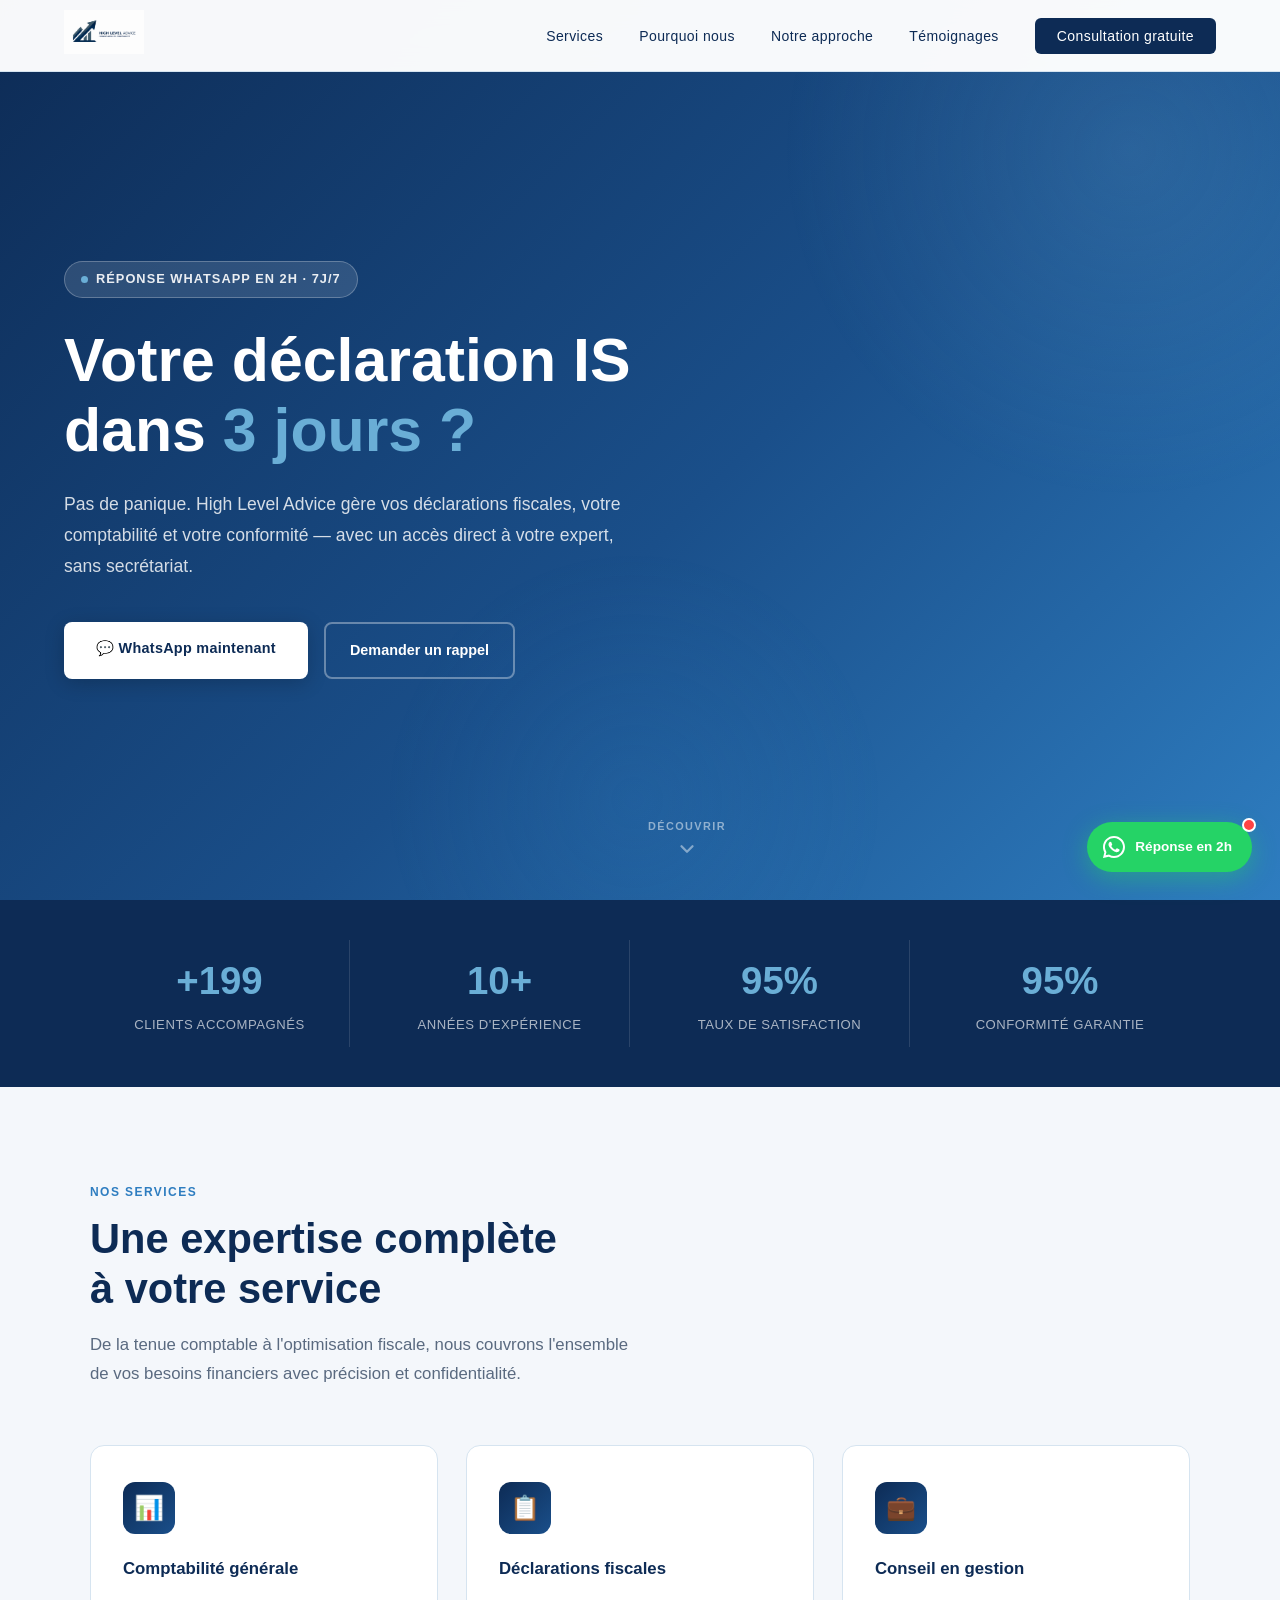
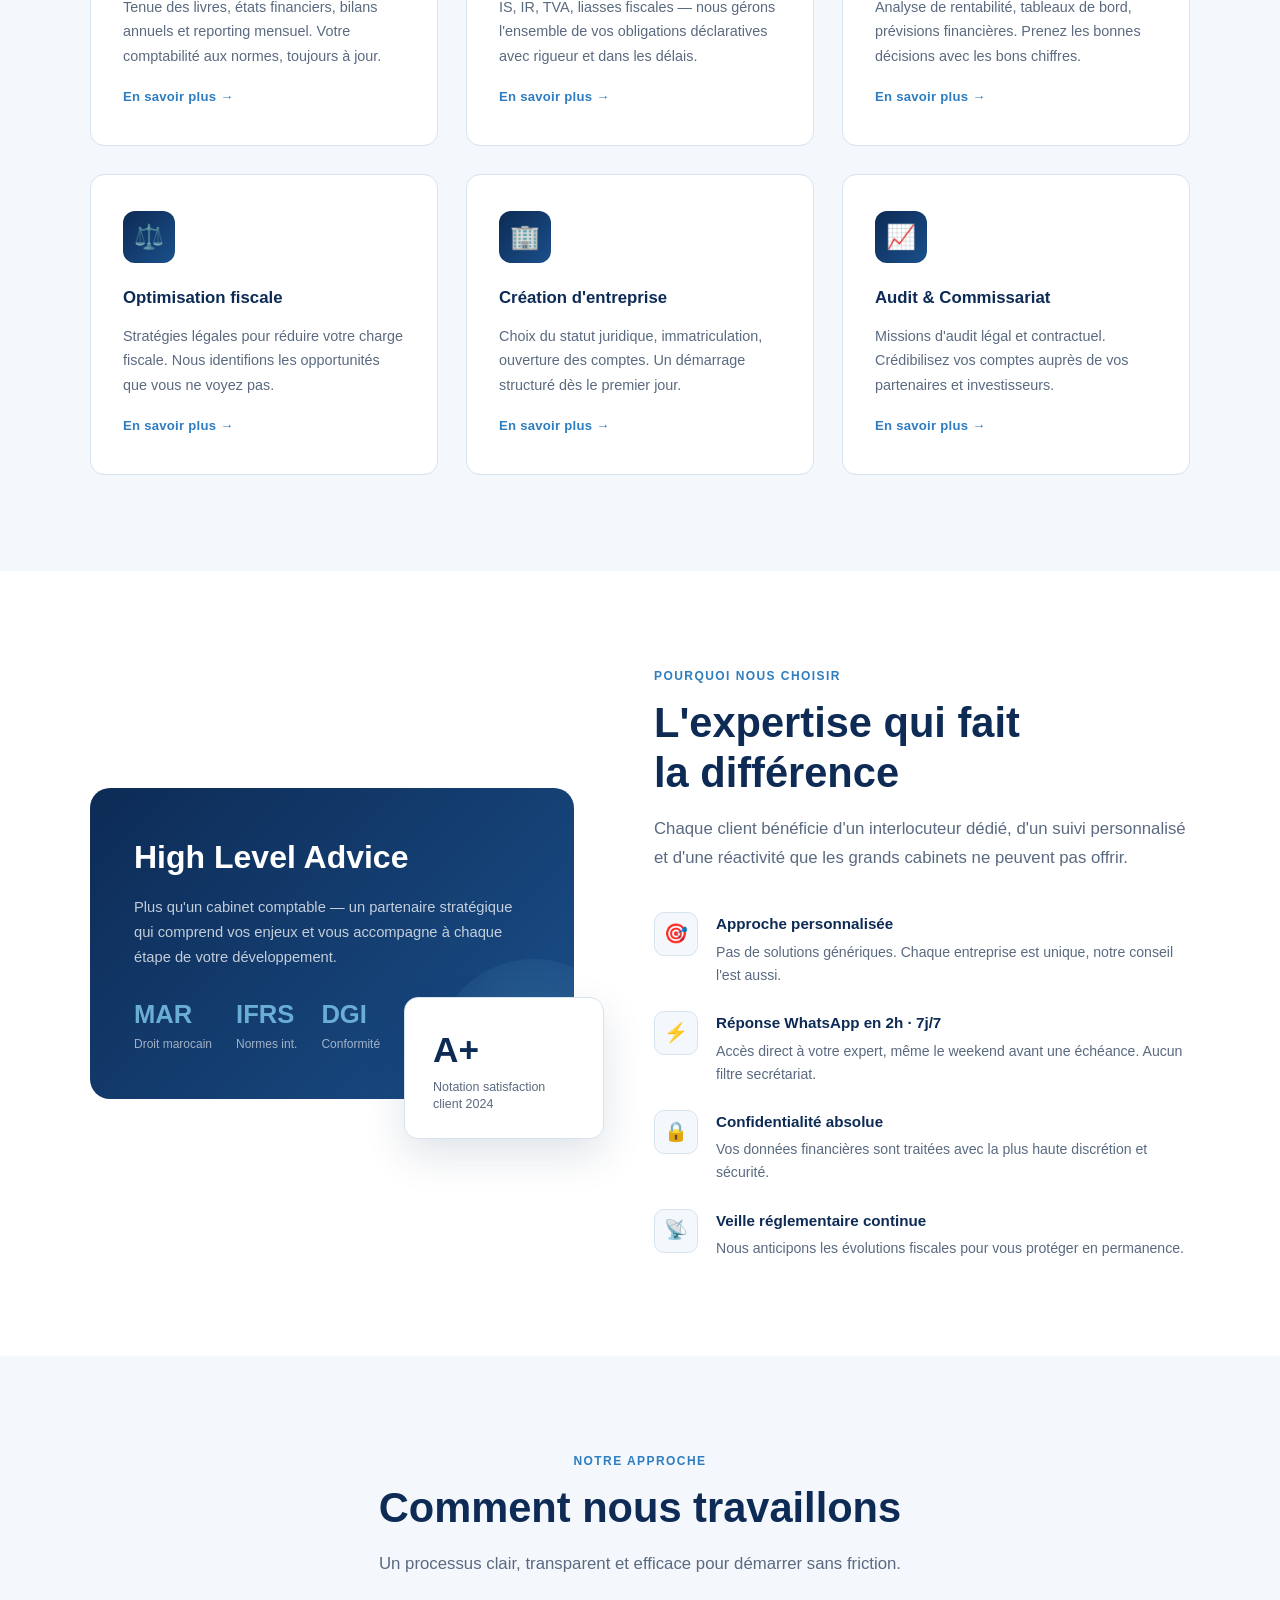
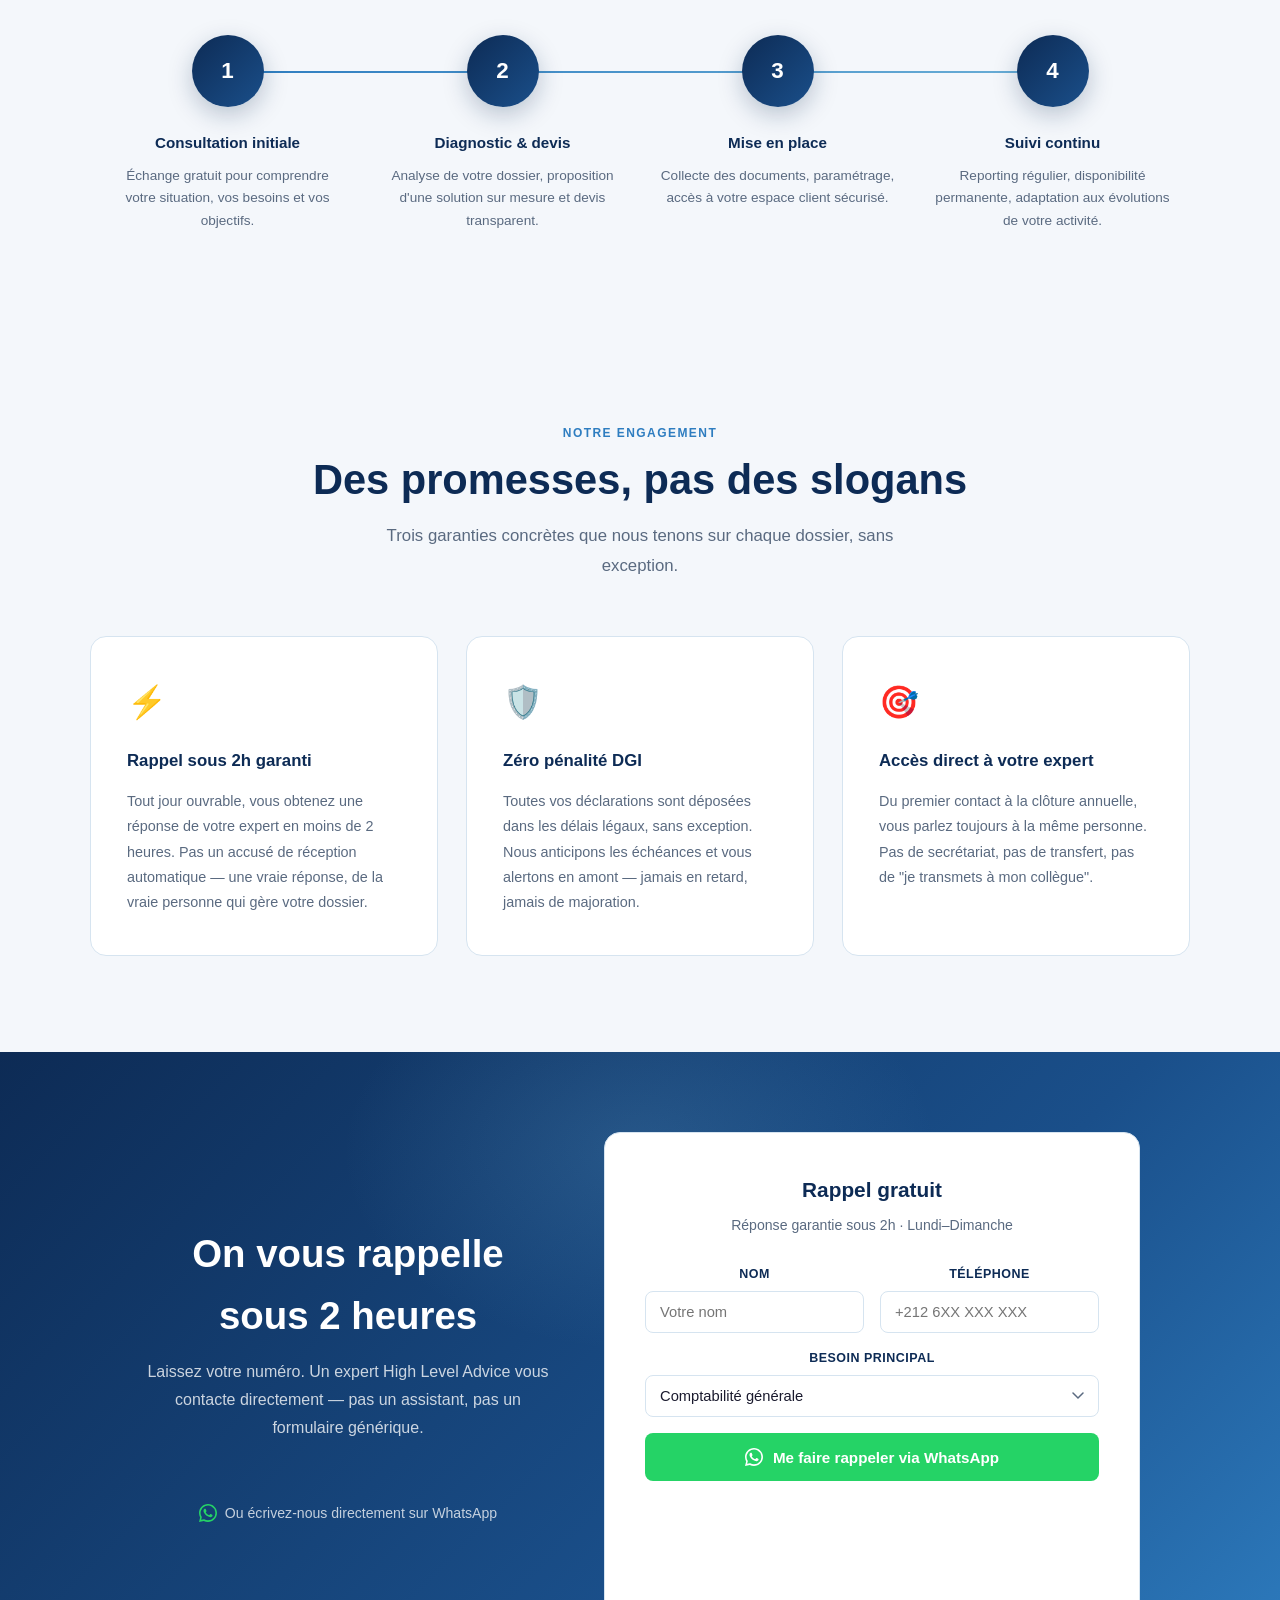
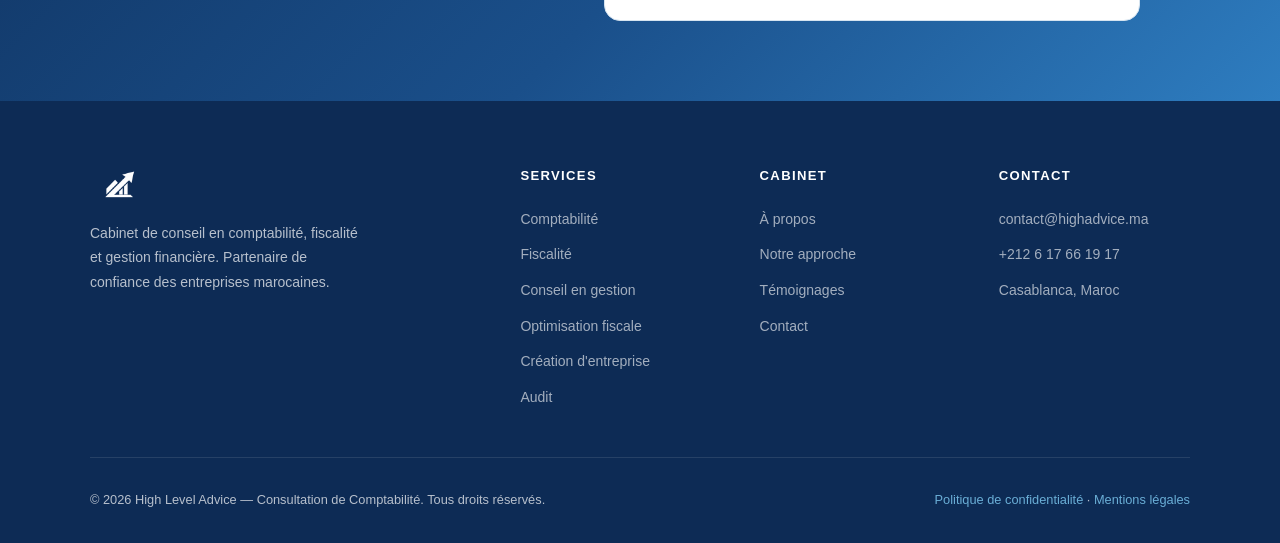
==== commit b35ae354: "Update WhatsApp/phone number to +212 617-661917" ====
--- a/index.html
+++ b/index.html
@@ -11,7 +11,7 @@
   <meta name="robots" content="index, follow, max-snippet:-1, max-image-preview:large" />
   <meta name="author" content="High Level Advice" />
   <meta name="language" content="fr" />
-  <link rel="canonical" href="https://highadvice.ma/" />
+  <link rel="canonical" href="https://high-level-advice.vercel.app/" />
 
   <!-- ─── GÉO LOCAL ─── -->
   <meta name="geo.region" content="MA-05" />
@@ -24,7 +24,7 @@
   <meta property="og:site_name" content="High Level Advice" />
   <meta property="og:title" content="Expert Comptable Casablanca & El Jadida | High Level Advice" />
   <meta property="og:description" content="Déclarations fiscales, comptabilité, audit, création d'entreprise à Casablanca et El Jadida. Réponse WhatsApp en 2h · 7j/7." />
-  <meta property="og:url" content="https://highadvice.ma/" />
+  <meta property="og:url" content="https://high-level-advice.vercel.app/" />
   <meta property="og:locale" content="fr_MA" />
 
   <!-- ─── TWITTER CARD ─── -->
@@ -43,10 +43,10 @@
     "@type": "AccountingService",
     "name": "High Level Advice",
     "description": "Cabinet de conseil en comptabilité, fiscalité, audit et création d'entreprise à Casablanca et El Jadida.",
-    "url": "https://highadvice.ma",
-    "telephone": "+212616630634",
+    "url": "https://high-level-advice.vercel.app",
+    "telephone": "+212617661917",
     "email": "contact@highadvice.ma",
-    "image": "https://highadvice.ma/brand_assetes/logo.png",
+    "image": "https://high-level-advice.vercel.app/brand_assetes/logo.png",
     "priceRange": "MAD",
     "currenciesAccepted": "MAD",
     "paymentAccepted": "Virement, Chèque",
@@ -73,7 +73,7 @@
     },
     "contactPoint": {
       "@type": "ContactPoint",
-      "telephone": "+212616630634",
+      "telephone": "+212617661917",
       "contactType": "customer service",
       "availableLanguage": ["French", "Arabic"],
       "contactOption": "TollFree"
@@ -135,7 +135,7 @@
       et votre conformité — avec un accès direct à votre expert, sans secrétariat.
     </p>
     <div class="hero-actions">
-      <a href="https://wa.me/212616630634?text=Bonjour%2C%20j%27ai%20une%20d%C3%A9claration%20fiscale%20urgente%20et%20j%27ai%20besoin%20d%27aide%20rapidement.%20Pouvez-vous%20me%20rappeler%20%3F" target="_blank" rel="noopener" class="btn-primary">💬 WhatsApp maintenant</a>
+      <a href="https://wa.me/212617661917?text=Bonjour%2C%20j%27ai%20une%20d%C3%A9claration%20fiscale%20urgente%20et%20j%27ai%20besoin%20d%27aide%20rapidement.%20Pouvez-vous%20me%20rappeler%20%3F" target="_blank" rel="noopener" class="btn-primary">💬 WhatsApp maintenant</a>
       <a href="#contact" class="btn-secondary">Demander un rappel</a>
     </div>
   </div>
@@ -375,7 +375,7 @@
         Laissez votre numéro. Un expert High Level Advice vous contacte directement —
         pas un assistant, pas un formulaire générique.
       </p>
-      <a href="https://wa.me/212616630634?text=Bonjour%2C%20j%27ai%20une%20d%C3%A9claration%20fiscale%20urgente%20et%20j%27ai%20besoin%20d%27aide%20rapidement.%20Pouvez-vous%20me%20rappeler%20%3F" target="_blank" rel="noopener" style="display:inline-flex;align-items:center;gap:8px;color:rgba(255,255,255,0.75);text-decoration:none;font-size:0.88rem;margin-top:20px;">
+      <a href="https://wa.me/212617661917?text=Bonjour%2C%20j%27ai%20une%20d%C3%A9claration%20fiscale%20urgente%20et%20j%27ai%20besoin%20d%27aide%20rapidement.%20Pouvez-vous%20me%20rappeler%20%3F" target="_blank" rel="noopener" style="display:inline-flex;align-items:center;gap:8px;color:rgba(255,255,255,0.75);text-decoration:none;font-size:0.88rem;margin-top:20px;">
         <svg width="18" height="18" viewBox="0 0 24 24" fill="#25D366"><path d="M17.472 14.382c-.297-.149-1.758-.867-2.03-.967-.273-.099-.471-.148-.67.15-.197.297-.767.966-.94 1.164-.173.199-.347.223-.644.075-.297-.15-1.255-.463-2.39-1.475-.883-.788-1.48-1.761-1.653-2.059-.173-.297-.018-.458.13-.606.134-.133.298-.347.446-.52.149-.174.198-.298.298-.497.099-.198.05-.371-.025-.52-.075-.149-.669-1.612-.916-2.207-.242-.579-.487-.5-.669-.51-.173-.008-.371-.01-.57-.01-.198 0-.52.074-.792.372-.272.297-1.04 1.016-1.04 2.479 0 1.462 1.065 2.875 1.213 3.074.149.198 2.096 3.2 5.077 4.487.709.306 1.262.489 1.694.625.712.227 1.36.195 1.871.118.571-.085 1.758-.719 2.006-1.413.248-.694.248-1.289.173-1.413-.074-.124-.272-.198-.57-.347z"/><path d="M12 0C5.373 0 0 5.373 0 12c0 2.123.554 4.118 1.522 5.852L0 24l6.335-1.493A11.95 11.95 0 0012 24c6.627 0 12-5.373 12-12S18.627 0 12 0zm0 21.818a9.818 9.818 0 01-5.006-1.371l-.36-.213-3.76.886.934-3.652-.234-.374A9.818 9.818 0 1112 21.818z"/></svg>
         Ou écrivez-nous directement sur WhatsApp
       </a>
@@ -449,7 +449,7 @@
       <h4>Contact</h4>
       <ul>
         <li><a href="mailto:contact@highadvice.ma">contact@highadvice.ma</a></li>
-        <li><a href="tel:+212616630634">+212 6 16 63 06 34</a></li>
+        <li><a href="tel:+212617661917">+212 6 17 66 19 17</a></li>
         <li><a href="#">Casablanca, Maroc</a></li>
       </ul>
     </div>
@@ -463,7 +463,7 @@
 </footer>
 
 <!-- ─── FLOATING WHATSAPP ─── -->
-<a href="https://wa.me/212616630634?text=Bonjour%2C%20j%27ai%20une%20d%C3%A9claration%20fiscale%20urgente%20et%20j%27ai%20besoin%20d%27aide%20rapidement.%20Pouvez-vous%20me%20rappeler%20%3F" target="_blank" rel="noopener" class="wa-float" aria-label="WhatsApp">
+<a href="https://wa.me/212617661917?text=Bonjour%2C%20j%27ai%20une%20d%C3%A9claration%20fiscale%20urgente%20et%20j%27ai%20besoin%20d%27aide%20rapidement.%20Pouvez-vous%20me%20rappeler%20%3F" target="_blank" rel="noopener" class="wa-float" aria-label="WhatsApp">
   <span class="wa-pulse"></span>
   <svg width="22" height="22" viewBox="0 0 24 24" fill="currentColor"><path d="M17.472 14.382c-.297-.149-1.758-.867-2.03-.967-.273-.099-.471-.148-.67.15-.197.297-.767.966-.94 1.164-.173.199-.347.223-.644.075-.297-.15-1.255-.463-2.39-1.475-.883-.788-1.48-1.761-1.653-2.059-.173-.297-.018-.458.13-.606.134-.133.298-.347.446-.52.149-.174.198-.298.298-.497.099-.198.05-.371-.025-.52-.075-.149-.669-1.612-.916-2.207-.242-.579-.487-.5-.669-.51-.173-.008-.371-.01-.57-.01-.198 0-.52.074-.792.372-.272.297-1.04 1.016-1.04 2.479 0 1.462 1.065 2.875 1.213 3.074.149.198 2.096 3.2 5.077 4.487.709.306 1.262.489 1.694.625.712.227 1.36.195 1.871.118.571-.085 1.758-.719 2.006-1.413.248-.694.248-1.289.173-1.413-.074-.124-.272-.198-.57-.347z"/><path d="M12 0C5.373 0 0 5.373 0 12c0 2.123.554 4.118 1.522 5.852L0 24l6.335-1.493A11.95 11.95 0 0012 24c6.627 0 12-5.373 12-12S18.627 0 12 0zm0 21.818a9.818 9.818 0 01-5.006-1.371l-.36-.213-3.76.886.934-3.652-.234-.374A9.818 9.818 0 1112 21.818z"/></svg>
   Réponse en 2h
--- a/css/style.css
+++ b/css/style.css
@@ -1242,26 +1242,68 @@
 }
 
 @media (max-width: 900px) {
-  .services-grid,
-  .testimonials-grid { grid-template-columns: 1fr 1fr; }
-  .stats-inner { grid-template-columns: repeat(2,1fr); }
-  .process-steps { grid-template-columns: 1fr 1fr; gap: 40px; }
+  .services-grid      { grid-template-columns: 1fr 1fr; }
+  .engagement-grid    { grid-template-columns: 1fr; }
+  .stats-inner        { grid-template-columns: repeat(2,1fr); }
+  .process-steps      { grid-template-columns: 1fr 1fr; gap: 40px; }
   .process-steps::before { display: none; }
-  .why-us { flex-direction: column; }
-  .why-visual { width: 100%; }
-  .why-card-accent { position: static; margin-top: 20px; width: auto; }
-  .footer-grid { grid-template-columns: 1fr 1fr; }
+  .why-us             { flex-direction: column; }
+  .why-visual         { width: 100%; }
+  .why-card-accent    { position: static; margin-top: 20px; width: auto; }
+  .footer-grid        { grid-template-columns: 1fr 1fr; }
   .other-services-grid { grid-template-columns: repeat(3, 1fr); }
 }
 
+/* ─── CTA SPLIT MOBILE ─── */
+@media (max-width: 768px) {
+  .cta-split {
+    grid-template-columns: 1fr;
+    gap: 36px;
+  }
+  .cta-split-text { text-align: center; }
+  .cta-split-text a { justify-content: center; }
+
+  .sidebar-cta  { padding: 28px 20px; }
+  .sidebar-card { padding: 24px 20px; }
+
+  .service-hero { padding: 100px 5% 60px; }
+  .service-hero-content h1 { font-size: clamp(2rem, 7vw, 3rem); }
+
+  .other-services-grid { grid-template-columns: repeat(2, 1fr); }
+}
+
 @media (max-width: 600px) {
-  .nav-links { display: none; }
+  .nav-links    { display: none; }
   .nav-hamburger { display: flex; }
-  .services-grid,
-  .testimonials-grid { grid-template-columns: 1fr; }
-  .stats-inner { grid-template-columns: 1fr 1fr; }
+
+  .services-grid { grid-template-columns: 1fr; }
+  .stats-inner   { grid-template-columns: 1fr 1fr; }
   .process-steps { grid-template-columns: 1fr; }
-  .footer-grid { grid-template-columns: 1fr; }
+  .footer-grid   { grid-template-columns: 1fr; }
   .footer-bottom { flex-direction: column; gap: 12px; text-align: center; }
   .other-services-grid { grid-template-columns: repeat(2, 1fr); }
-}
+
+  /* Prevent iOS Safari auto-zoom on input focus (needs ≥16px) */
+  .sidebar-form input,
+  .sidebar-form select,
+  .cta-form input,
+  .cta-form select {
+    font-size: 16px;
+    padding: 13px 14px;
+  }
+
+  .btn-form-submit { font-size: 15px; padding: 15px; }
+
+  /* Tighter section padding on small screens */
+  section { padding: 64px 5%; }
+  .cta-section { padding: 60px 5%; }
+  .other-services { padding: 48px 5%; }
+
+  /* Hero text tighter */
+  .hero { padding: 100px 5% 80px; }
+  .hero h1 { font-size: clamp(2rem, 8vw, 3rem); }
+
+  /* Stats: equal columns */
+  .stat { border-right: none; border-bottom: 1px solid rgba(255,255,255,0.12); padding-bottom: 20px; }
+  .stat:last-child { border-bottom: none; }
+}
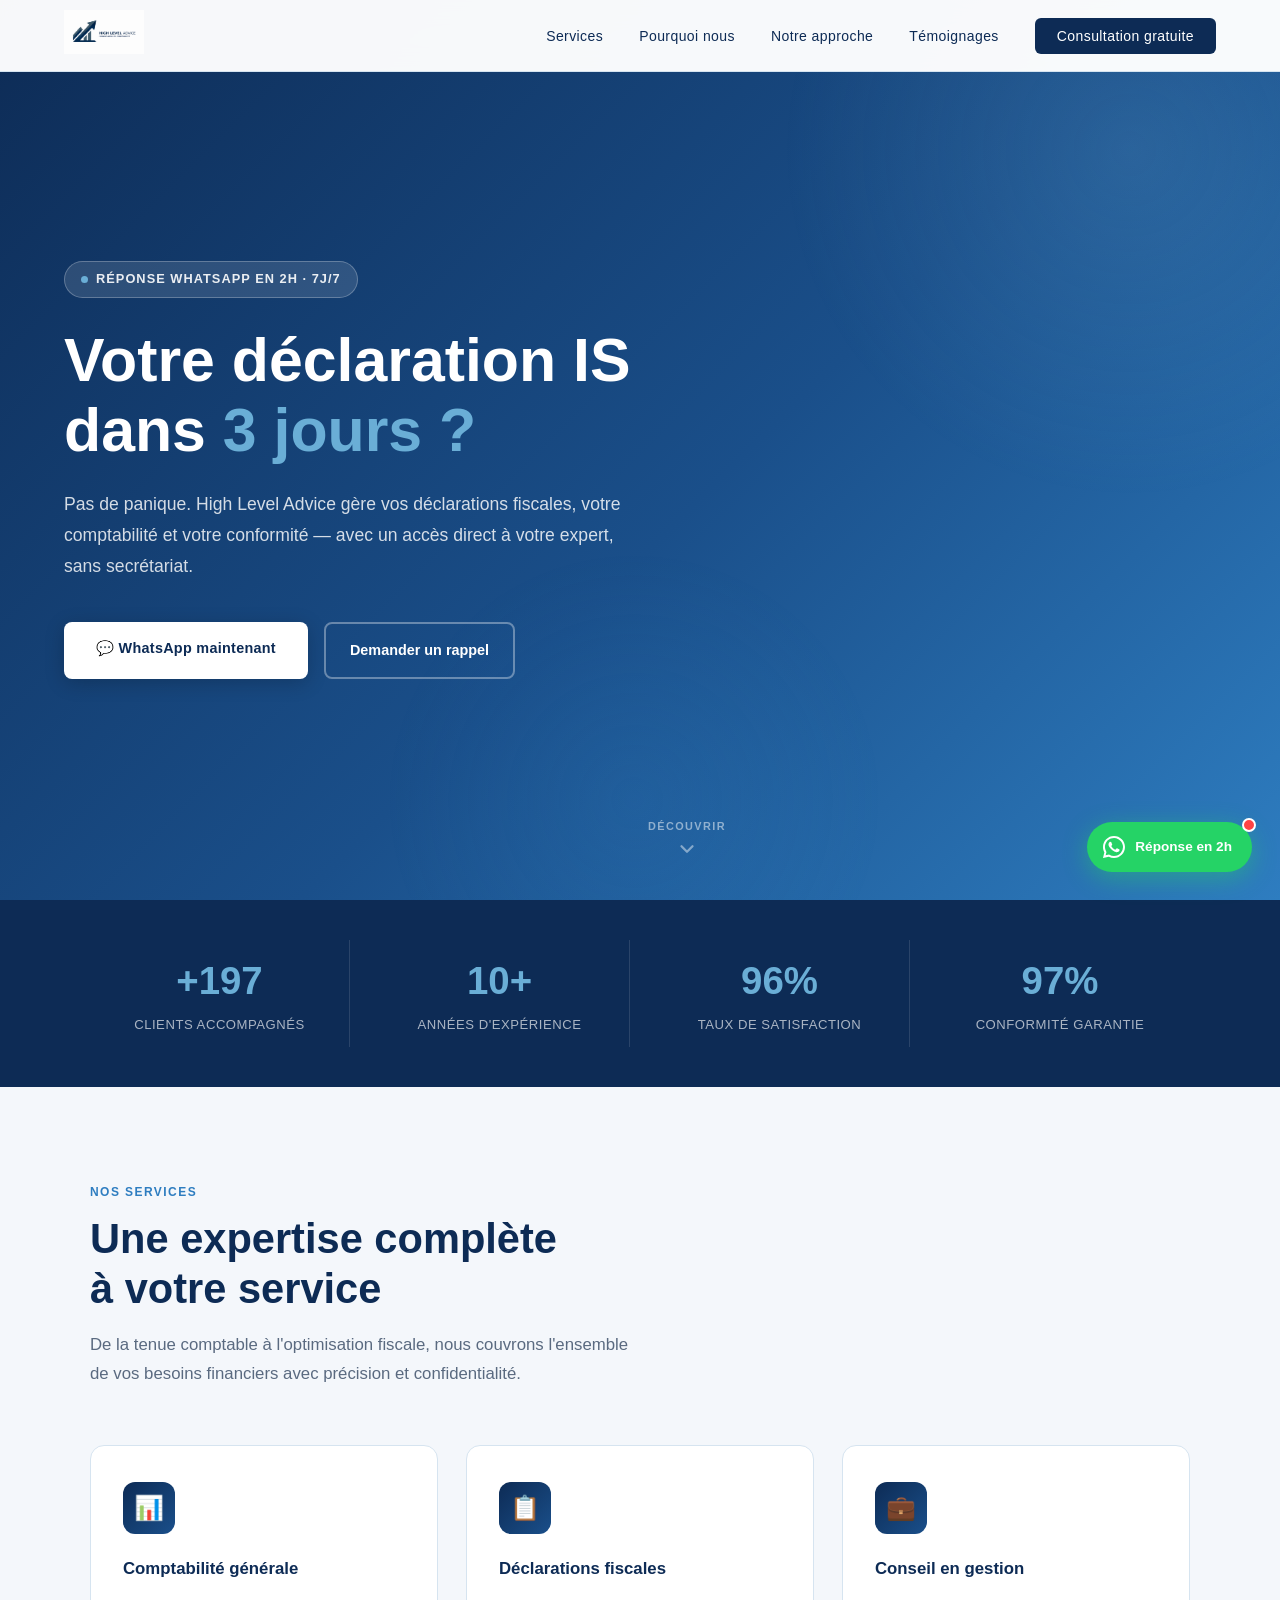
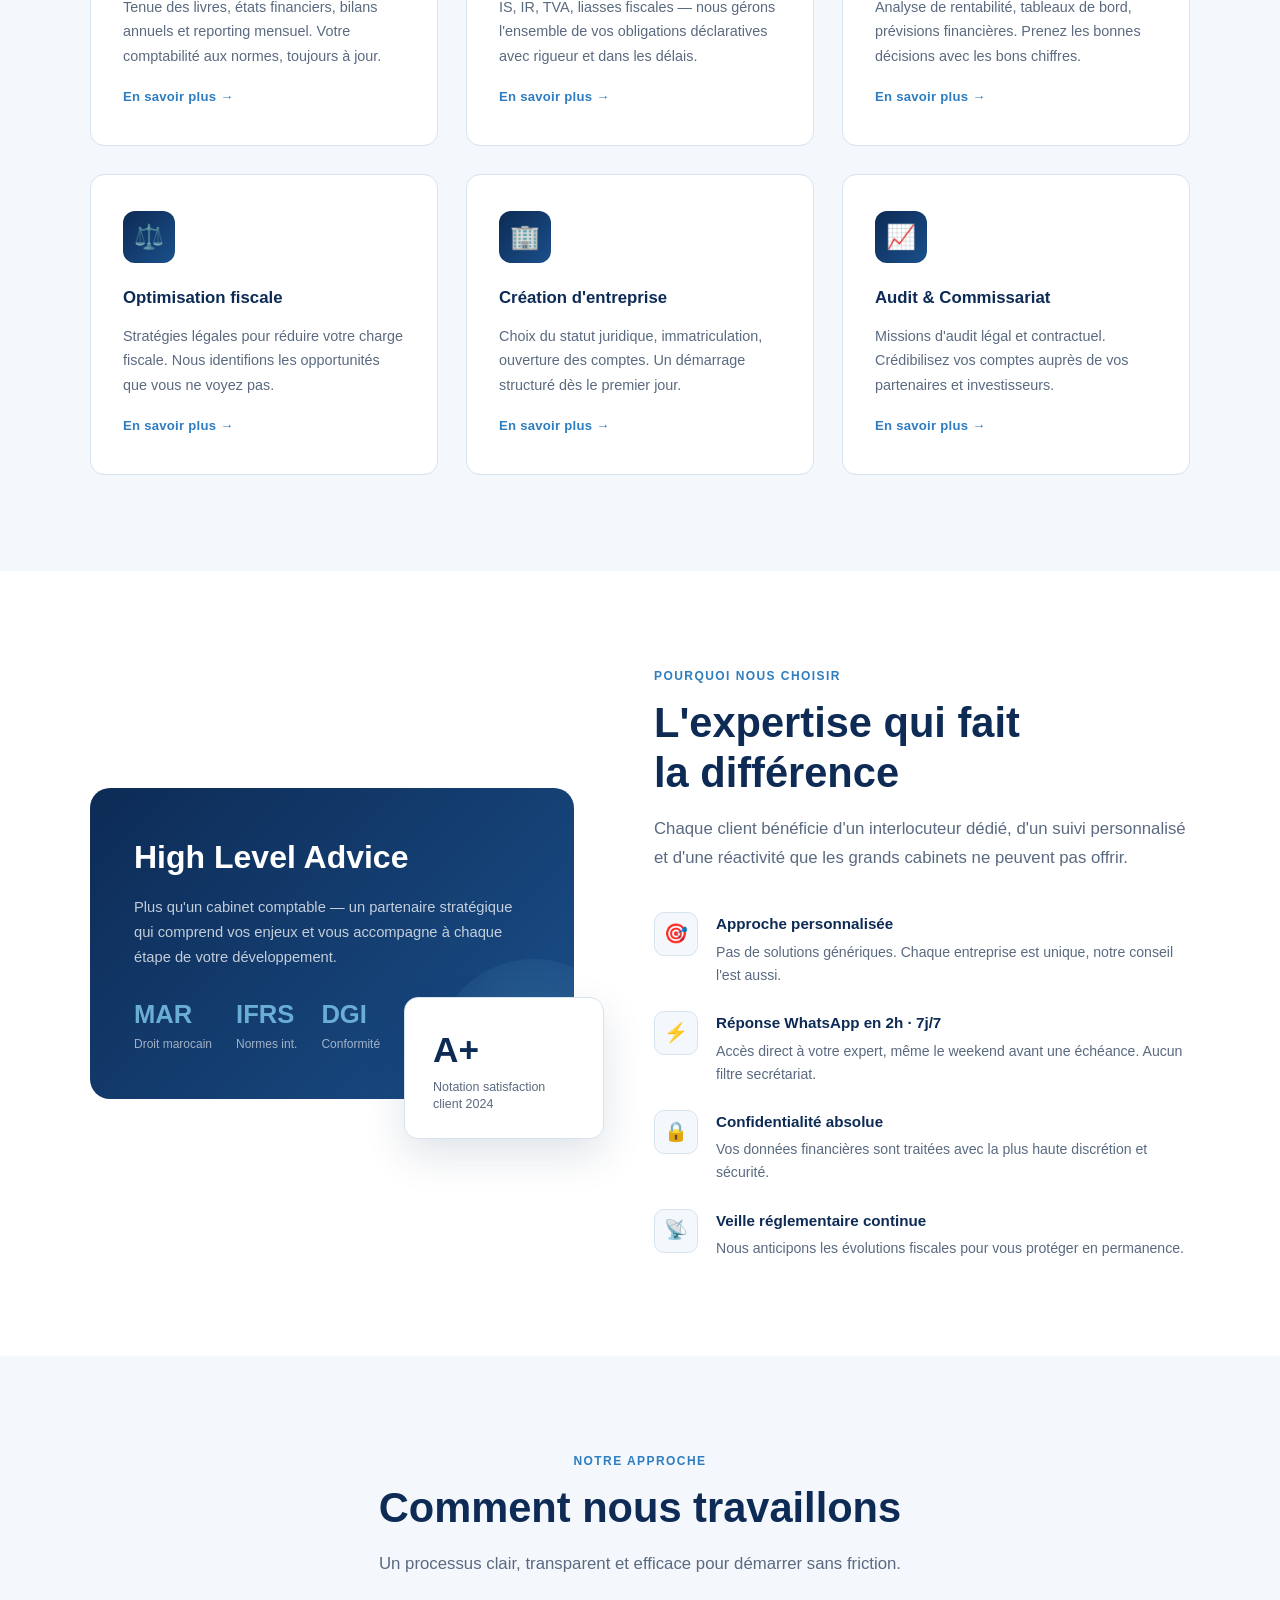
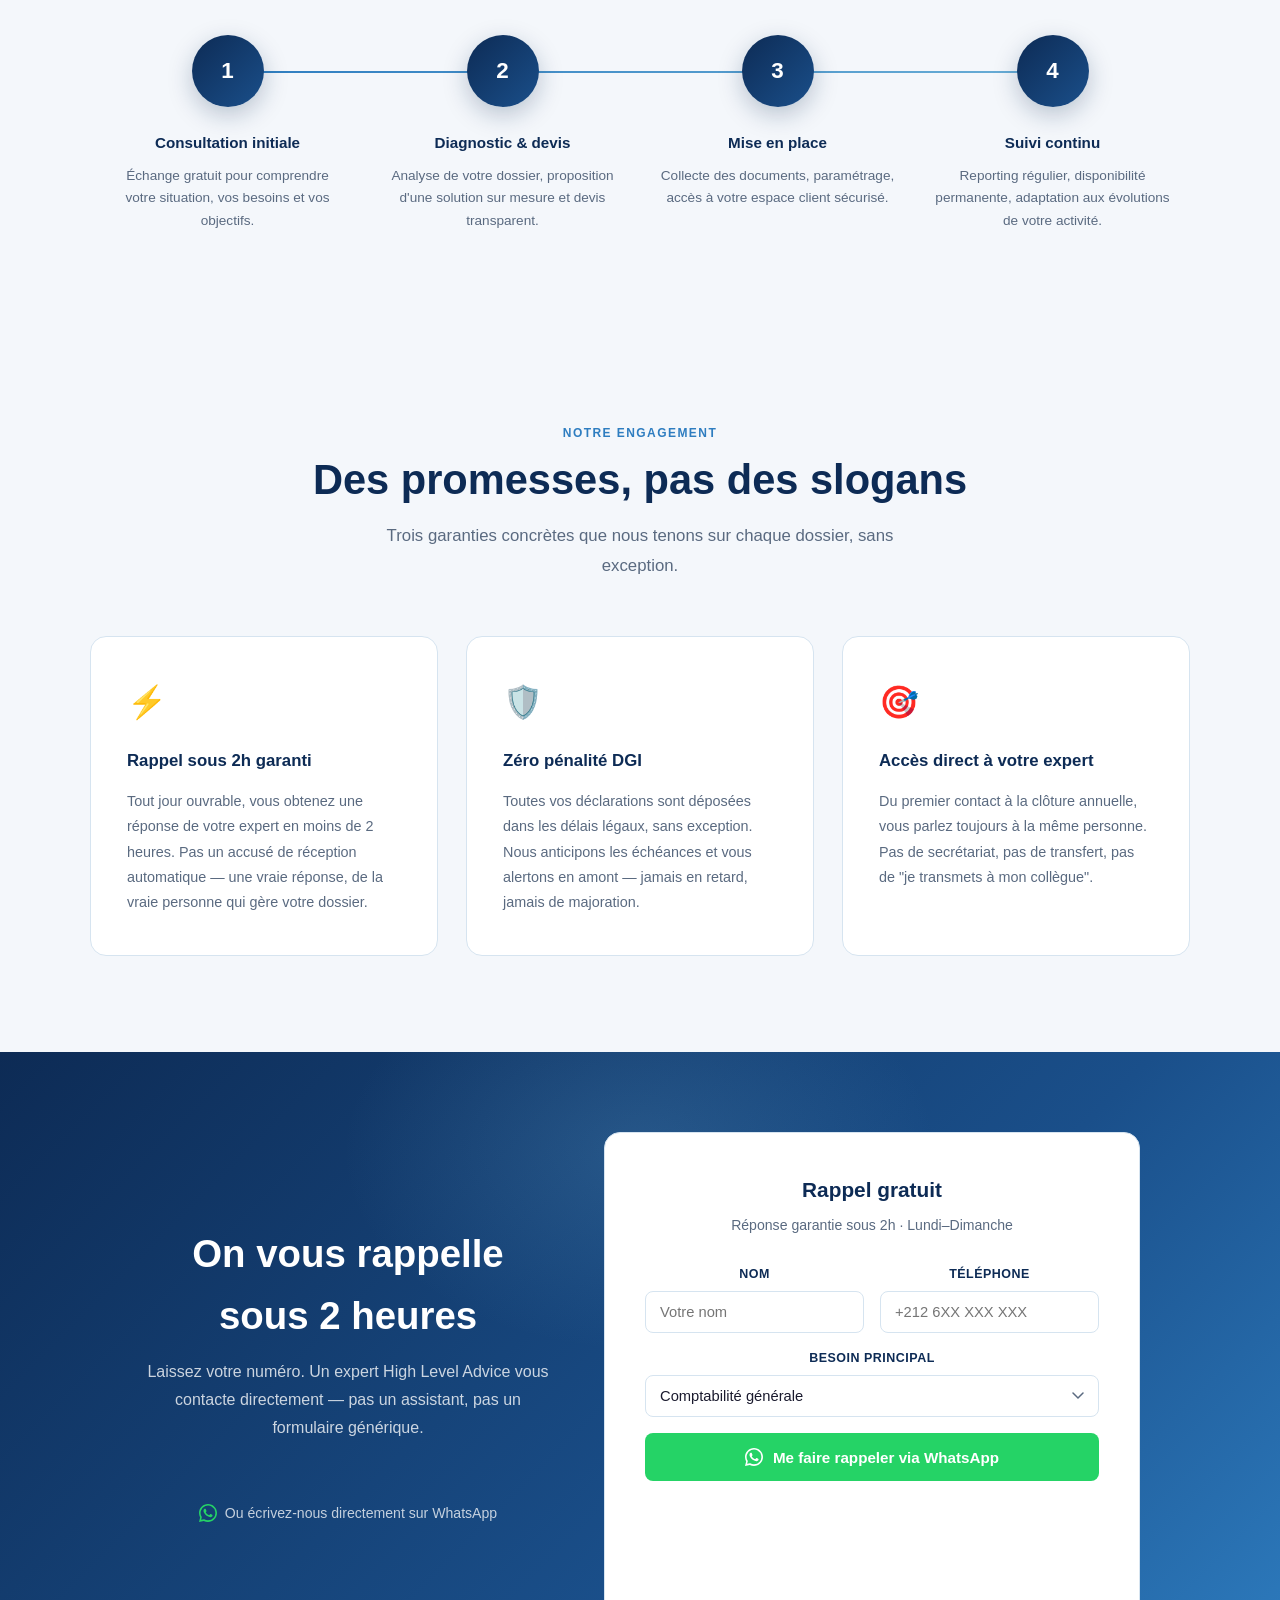
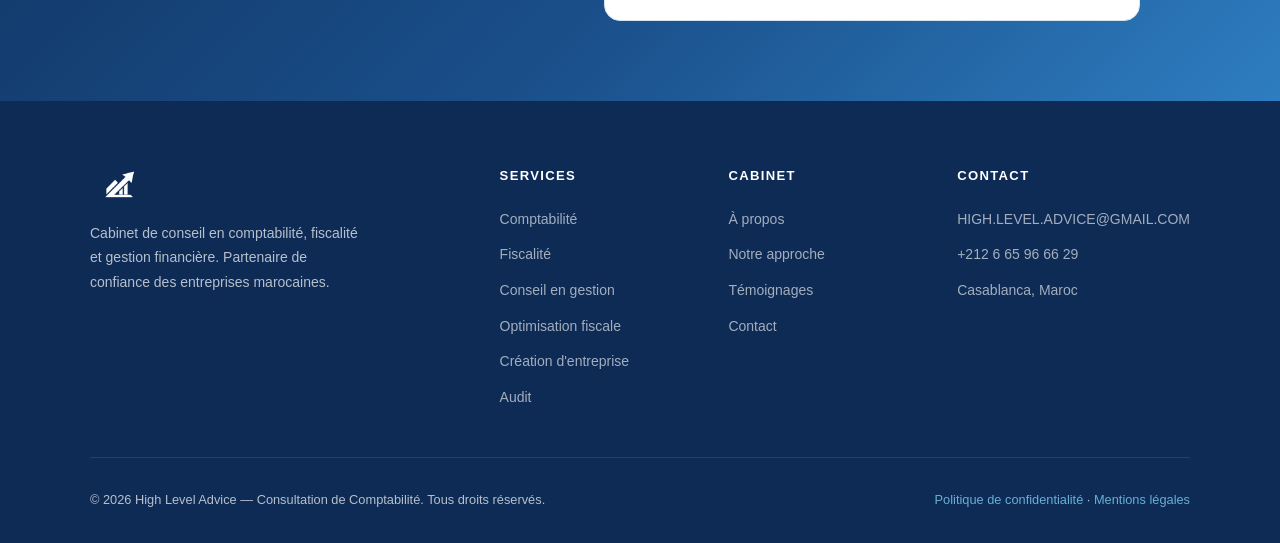
==== commit 4e60eea0: "Update contact number to +212 665-966629 and email to HIGH.LEVEL.ADVICE@GMAIL.COM" ====
--- a/index.html
+++ b/index.html
@@ -44,8 +44,8 @@
     "name": "High Level Advice",
     "description": "Cabinet de conseil en comptabilité, fiscalité, audit et création d'entreprise à Casablanca et El Jadida.",
     "url": "https://high-level-advice.vercel.app",
-    "telephone": "+212617661917",
-    "email": "contact@highadvice.ma",
+    "telephone": "+212665966629",
+    "email": "HIGH.LEVEL.ADVICE@GMAIL.COM",
     "image": "https://high-level-advice.vercel.app/brand_assetes/logo.png",
     "priceRange": "MAD",
     "currenciesAccepted": "MAD",
@@ -73,7 +73,7 @@
     },
     "contactPoint": {
       "@type": "ContactPoint",
-      "telephone": "+212617661917",
+      "telephone": "+212665966629",
       "contactType": "customer service",
       "availableLanguage": ["French", "Arabic"],
       "contactOption": "TollFree"
@@ -135,7 +135,7 @@
       et votre conformité — avec un accès direct à votre expert, sans secrétariat.
     </p>
     <div class="hero-actions">
-      <a href="https://wa.me/212617661917?text=Bonjour%2C%20j%27ai%20une%20d%C3%A9claration%20fiscale%20urgente%20et%20j%27ai%20besoin%20d%27aide%20rapidement.%20Pouvez-vous%20me%20rappeler%20%3F" target="_blank" rel="noopener" class="btn-primary">💬 WhatsApp maintenant</a>
+      <a href="https://wa.me/212665966629?text=Bonjour%2C%20j%27ai%20une%20d%C3%A9claration%20fiscale%20urgente%20et%20j%27ai%20besoin%20d%27aide%20rapidement.%20Pouvez-vous%20me%20rappeler%20%3F" target="_blank" rel="noopener" class="btn-primary">💬 WhatsApp maintenant</a>
       <a href="#contact" class="btn-secondary">Demander un rappel</a>
     </div>
   </div>
@@ -375,7 +375,7 @@
         Laissez votre numéro. Un expert High Level Advice vous contacte directement —
         pas un assistant, pas un formulaire générique.
       </p>
-      <a href="https://wa.me/212617661917?text=Bonjour%2C%20j%27ai%20une%20d%C3%A9claration%20fiscale%20urgente%20et%20j%27ai%20besoin%20d%27aide%20rapidement.%20Pouvez-vous%20me%20rappeler%20%3F" target="_blank" rel="noopener" style="display:inline-flex;align-items:center;gap:8px;color:rgba(255,255,255,0.75);text-decoration:none;font-size:0.88rem;margin-top:20px;">
+      <a href="https://wa.me/212665966629?text=Bonjour%2C%20j%27ai%20une%20d%C3%A9claration%20fiscale%20urgente%20et%20j%27ai%20besoin%20d%27aide%20rapidement.%20Pouvez-vous%20me%20rappeler%20%3F" target="_blank" rel="noopener" style="display:inline-flex;align-items:center;gap:8px;color:rgba(255,255,255,0.75);text-decoration:none;font-size:0.88rem;margin-top:20px;">
         <svg width="18" height="18" viewBox="0 0 24 24" fill="#25D366"><path d="M17.472 14.382c-.297-.149-1.758-.867-2.03-.967-.273-.099-.471-.148-.67.15-.197.297-.767.966-.94 1.164-.173.199-.347.223-.644.075-.297-.15-1.255-.463-2.39-1.475-.883-.788-1.48-1.761-1.653-2.059-.173-.297-.018-.458.13-.606.134-.133.298-.347.446-.52.149-.174.198-.298.298-.497.099-.198.05-.371-.025-.52-.075-.149-.669-1.612-.916-2.207-.242-.579-.487-.5-.669-.51-.173-.008-.371-.01-.57-.01-.198 0-.52.074-.792.372-.272.297-1.04 1.016-1.04 2.479 0 1.462 1.065 2.875 1.213 3.074.149.198 2.096 3.2 5.077 4.487.709.306 1.262.489 1.694.625.712.227 1.36.195 1.871.118.571-.085 1.758-.719 2.006-1.413.248-.694.248-1.289.173-1.413-.074-.124-.272-.198-.57-.347z"/><path d="M12 0C5.373 0 0 5.373 0 12c0 2.123.554 4.118 1.522 5.852L0 24l6.335-1.493A11.95 11.95 0 0012 24c6.627 0 12-5.373 12-12S18.627 0 12 0zm0 21.818a9.818 9.818 0 01-5.006-1.371l-.36-.213-3.76.886.934-3.652-.234-.374A9.818 9.818 0 1112 21.818z"/></svg>
         Ou écrivez-nous directement sur WhatsApp
       </a>
@@ -448,8 +448,8 @@
     <div class="footer-col">
       <h4>Contact</h4>
       <ul>
-        <li><a href="mailto:contact@highadvice.ma">contact@highadvice.ma</a></li>
-        <li><a href="tel:+212617661917">+212 6 17 66 19 17</a></li>
+        <li><a href="mailto:HIGH.LEVEL.ADVICE@GMAIL.COM">HIGH.LEVEL.ADVICE@GMAIL.COM</a></li>
+        <li><a href="tel:+212665966629">+212 6 65 96 66 29</a></li>
         <li><a href="#">Casablanca, Maroc</a></li>
       </ul>
     </div>
@@ -463,7 +463,7 @@
 </footer>
 
 <!-- ─── FLOATING WHATSAPP ─── -->
-<a href="https://wa.me/212617661917?text=Bonjour%2C%20j%27ai%20une%20d%C3%A9claration%20fiscale%20urgente%20et%20j%27ai%20besoin%20d%27aide%20rapidement.%20Pouvez-vous%20me%20rappeler%20%3F" target="_blank" rel="noopener" class="wa-float" aria-label="WhatsApp">
+<a href="https://wa.me/212665966629?text=Bonjour%2C%20j%27ai%20une%20d%C3%A9claration%20fiscale%20urgente%20et%20j%27ai%20besoin%20d%27aide%20rapidement.%20Pouvez-vous%20me%20rappeler%20%3F" target="_blank" rel="noopener" class="wa-float" aria-label="WhatsApp">
   <span class="wa-pulse"></span>
   <svg width="22" height="22" viewBox="0 0 24 24" fill="currentColor"><path d="M17.472 14.382c-.297-.149-1.758-.867-2.03-.967-.273-.099-.471-.148-.67.15-.197.297-.767.966-.94 1.164-.173.199-.347.223-.644.075-.297-.15-1.255-.463-2.39-1.475-.883-.788-1.48-1.761-1.653-2.059-.173-.297-.018-.458.13-.606.134-.133.298-.347.446-.52.149-.174.198-.298.298-.497.099-.198.05-.371-.025-.52-.075-.149-.669-1.612-.916-2.207-.242-.579-.487-.5-.669-.51-.173-.008-.371-.01-.57-.01-.198 0-.52.074-.792.372-.272.297-1.04 1.016-1.04 2.479 0 1.462 1.065 2.875 1.213 3.074.149.198 2.096 3.2 5.077 4.487.709.306 1.262.489 1.694.625.712.227 1.36.195 1.871.118.571-.085 1.758-.719 2.006-1.413.248-.694.248-1.289.173-1.413-.074-.124-.272-.198-.57-.347z"/><path d="M12 0C5.373 0 0 5.373 0 12c0 2.123.554 4.118 1.522 5.852L0 24l6.335-1.493A11.95 11.95 0 0012 24c6.627 0 12-5.373 12-12S18.627 0 12 0zm0 21.818a9.818 9.818 0 01-5.006-1.371l-.36-.213-3.76.886.934-3.652-.234-.374A9.818 9.818 0 1112 21.818z"/></svg>
   Réponse en 2h
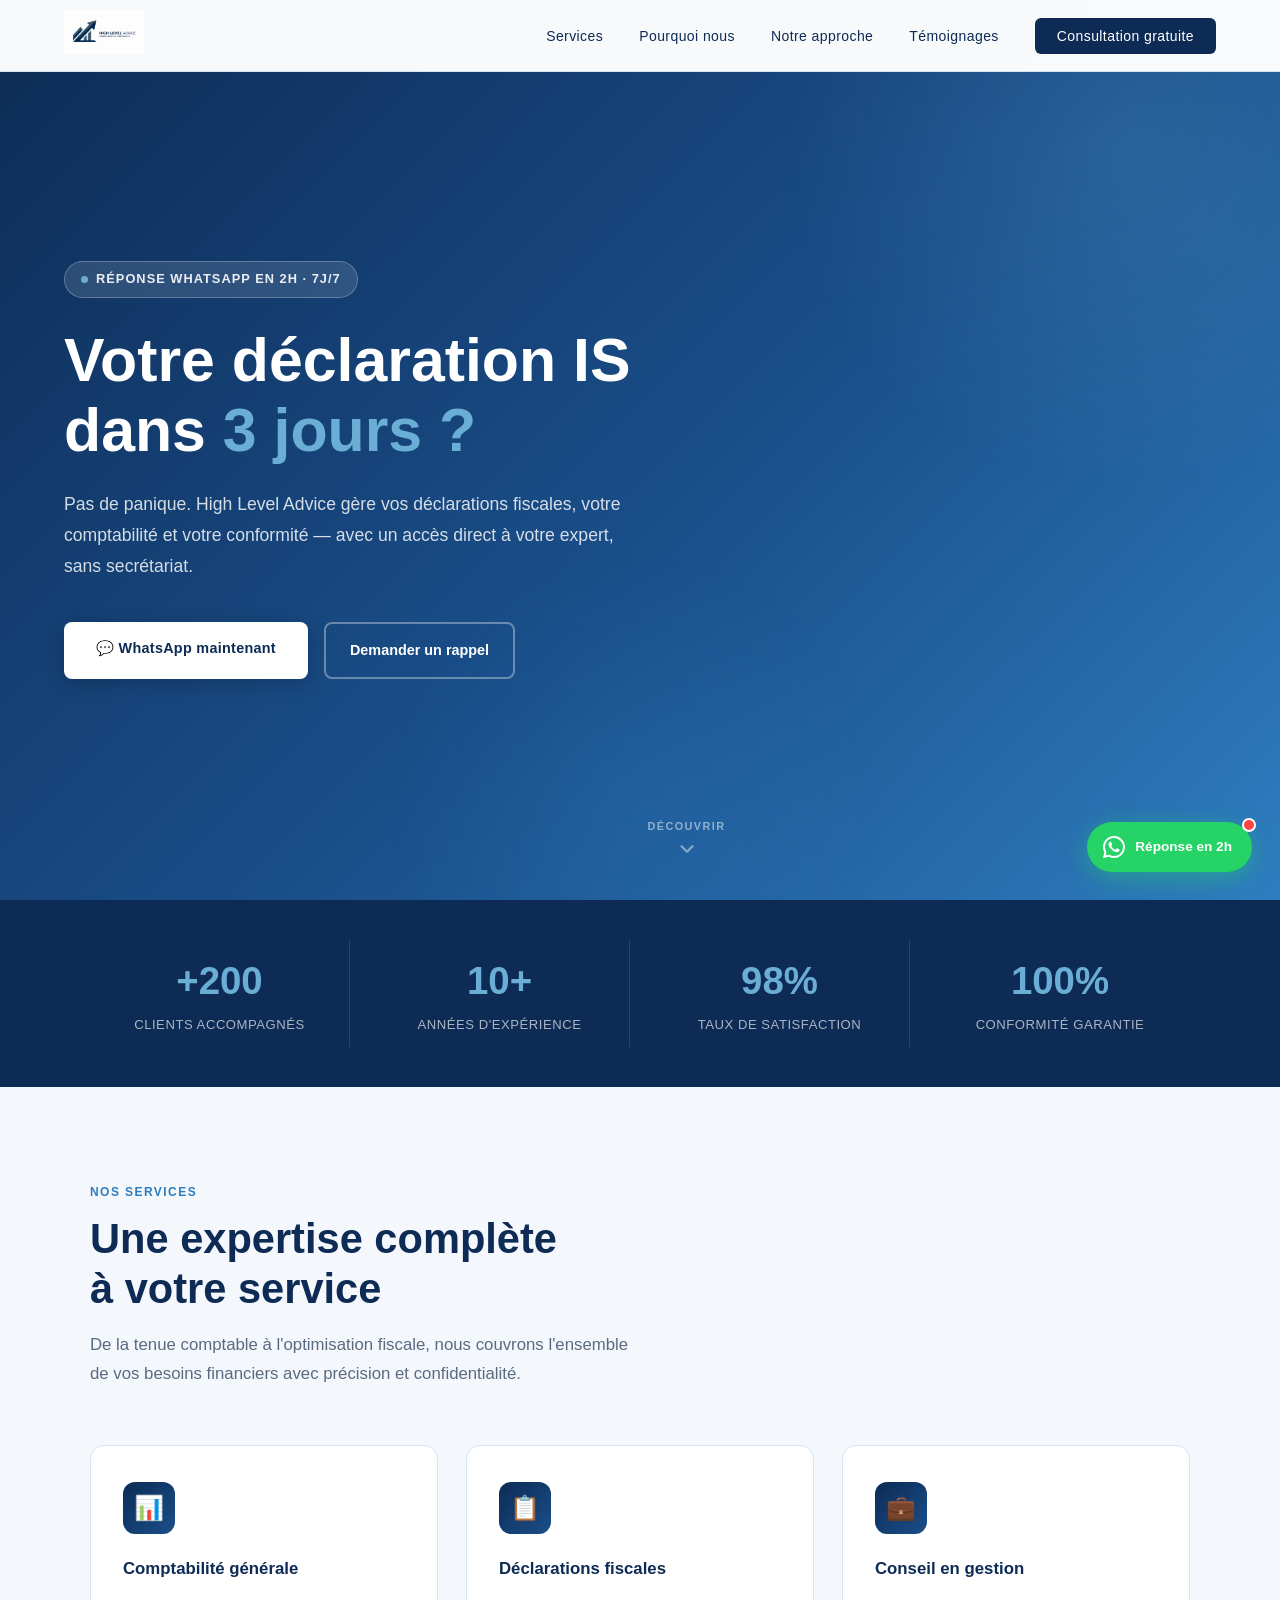
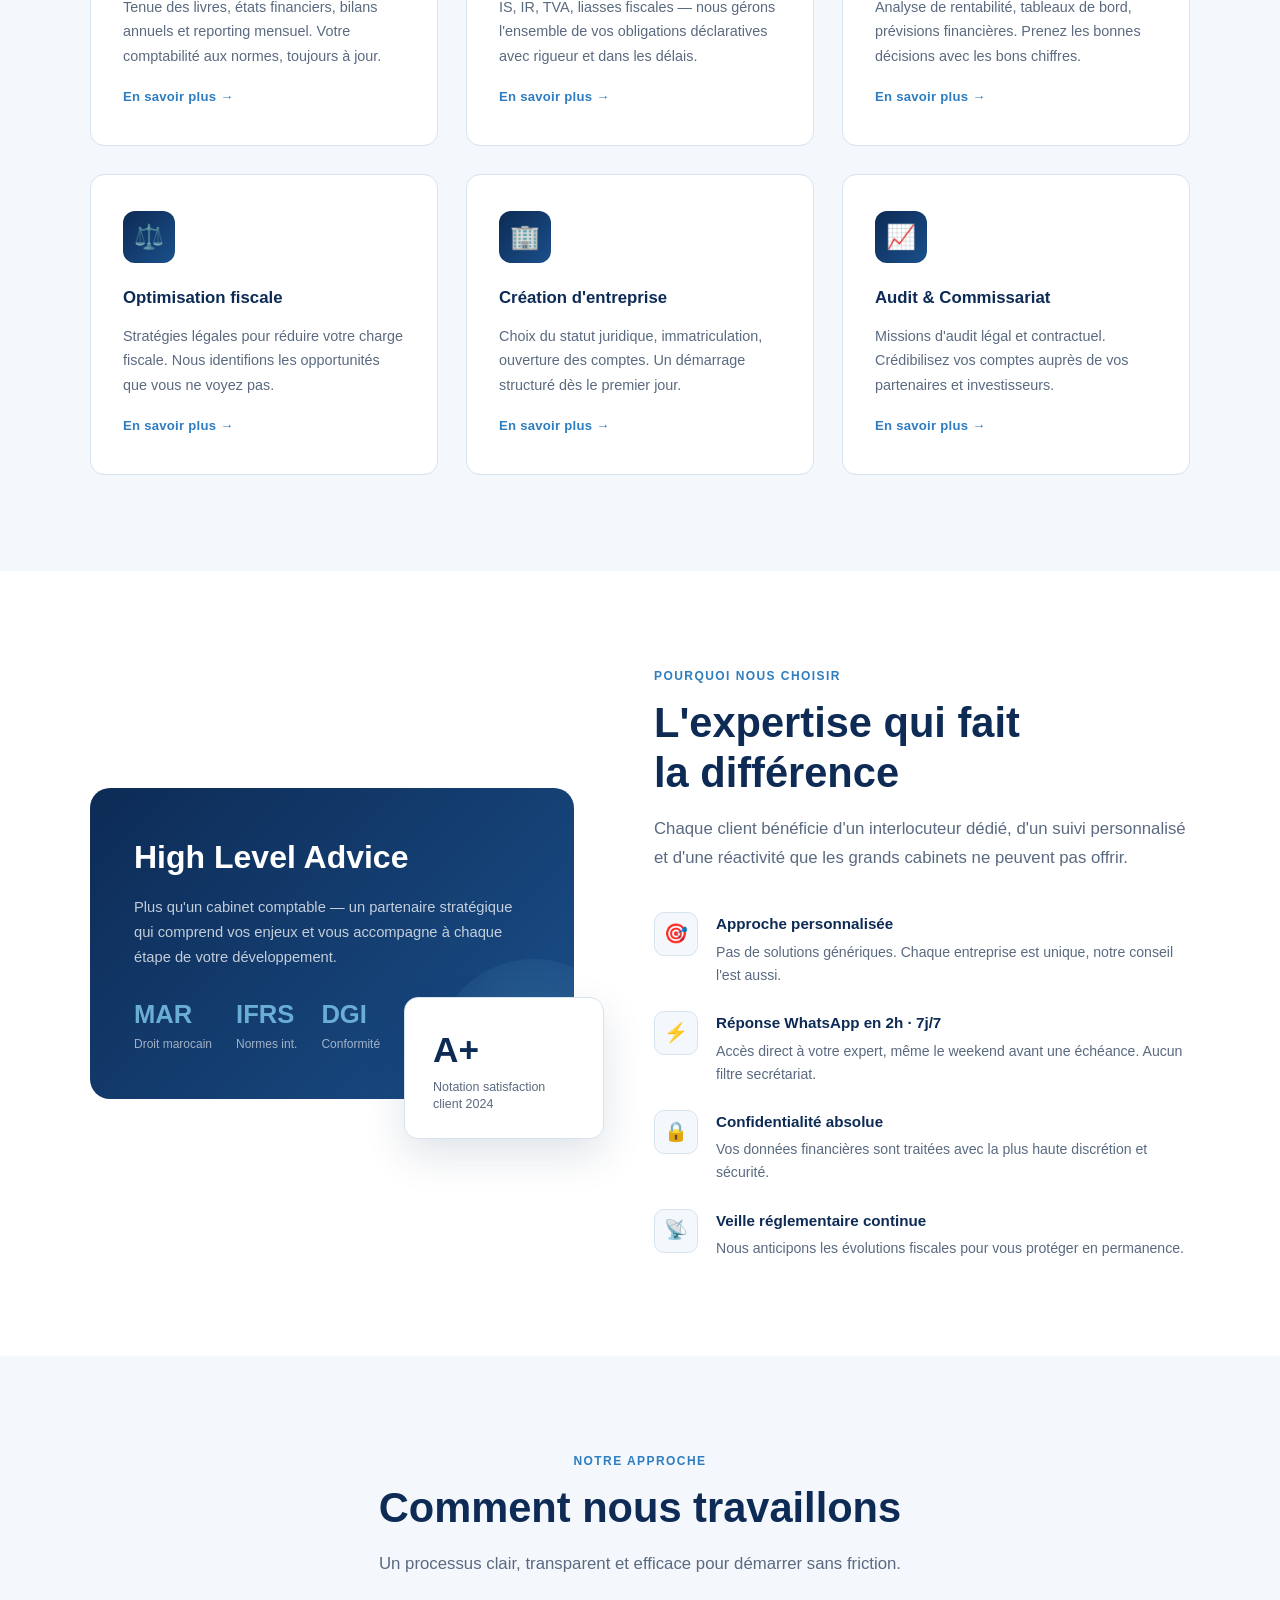
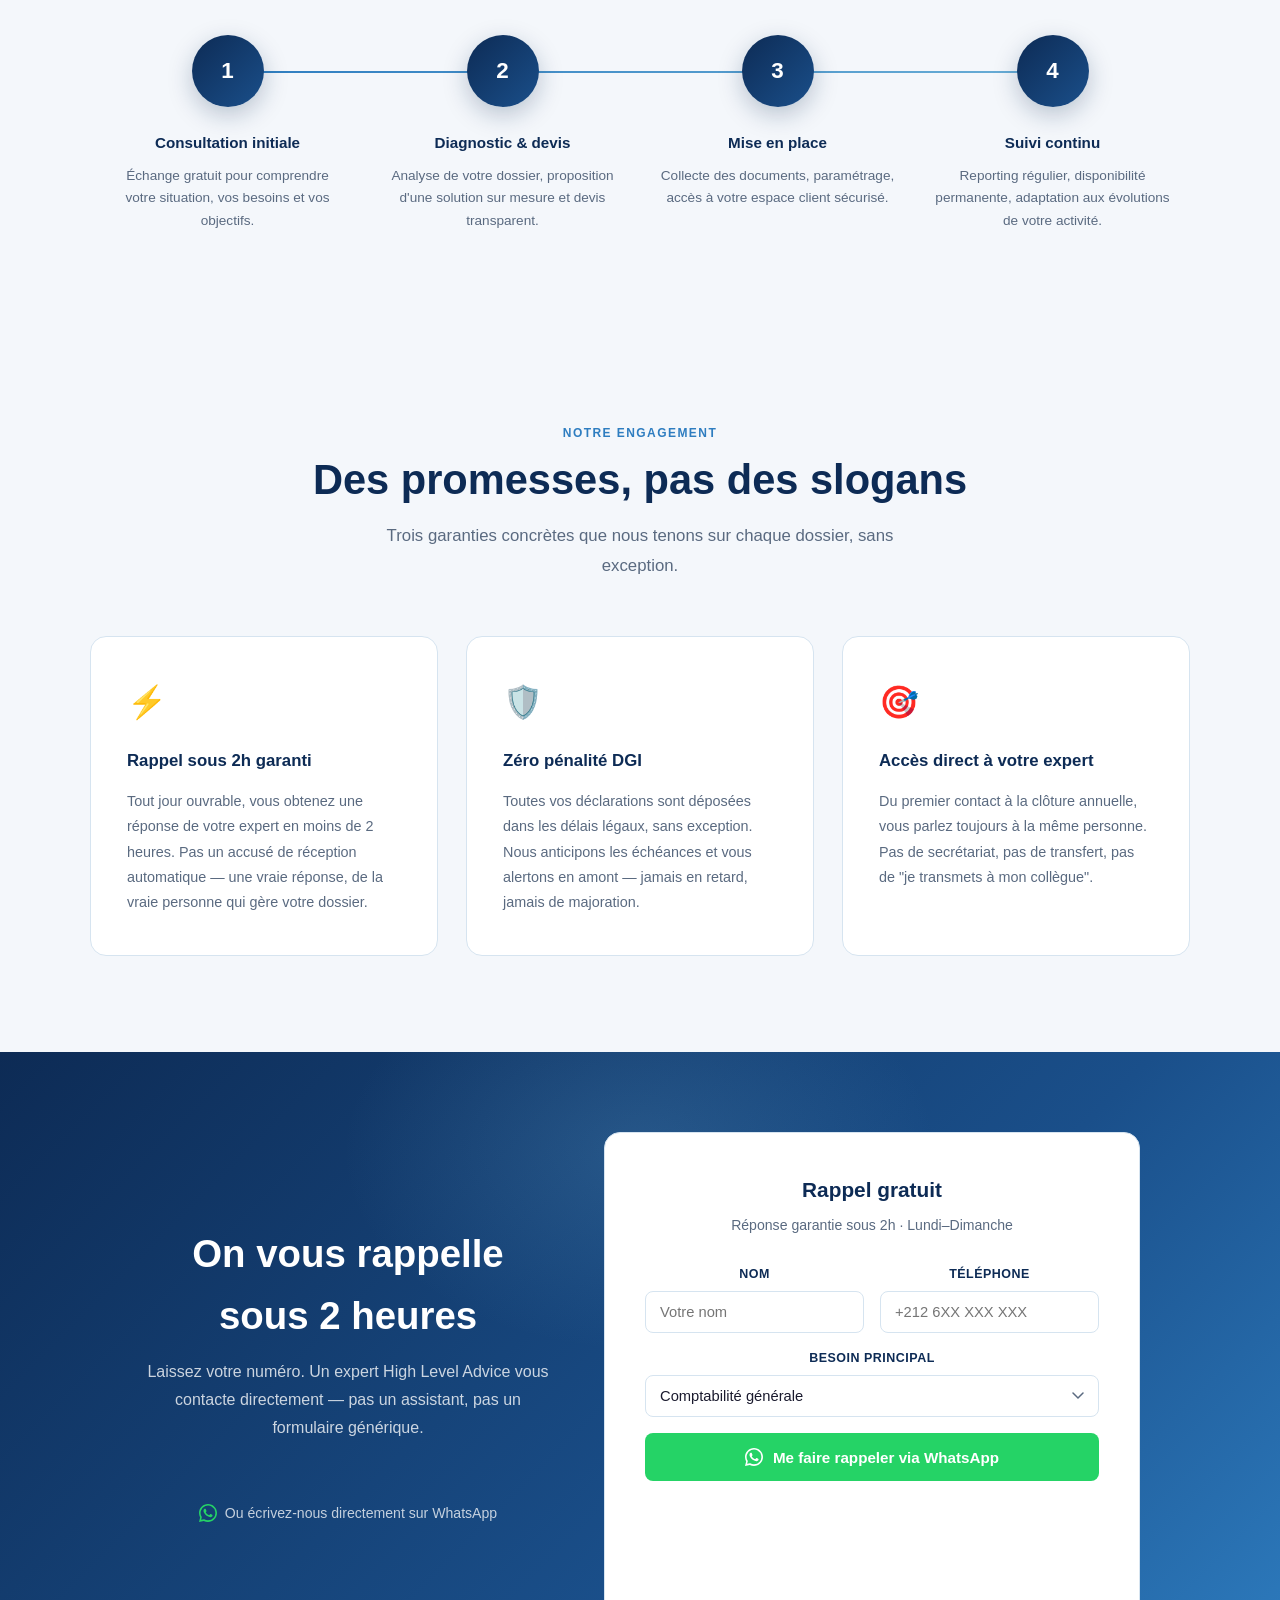
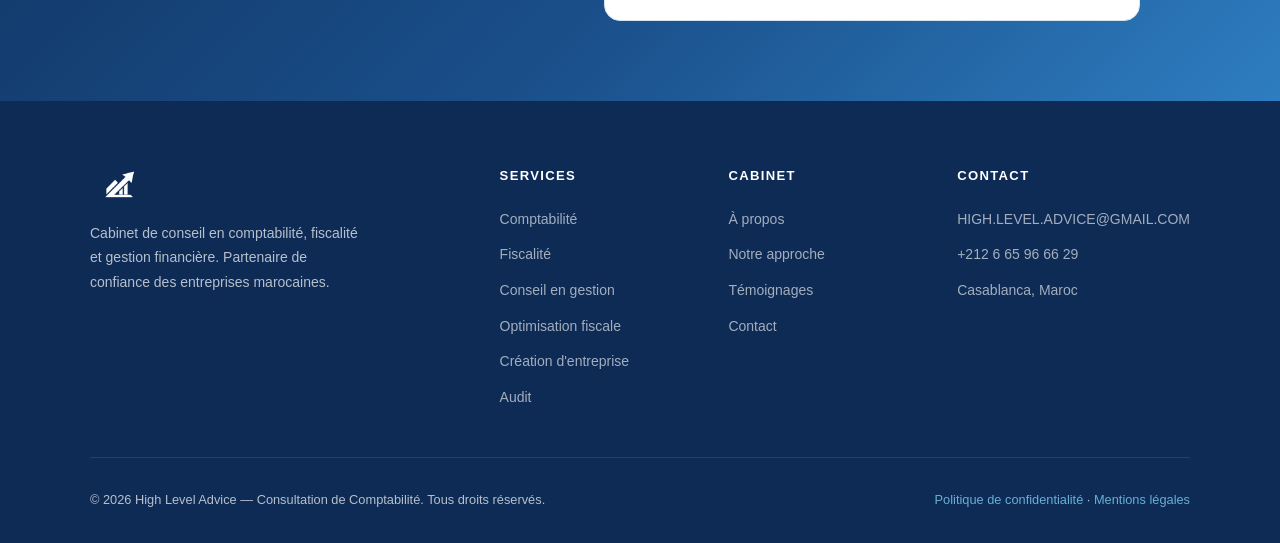
==== commit 5e76dea7: "Update title to Chef Comptable and WhatsApp number to 212665966629 Co-Authored-By: Claude Sonnet 4.6" ====
--- a/index.html
+++ b/index.html
@@ -5,7 +5,7 @@
   <meta name="viewport" content="width=device-width, initial-scale=1.0" />
 
   <!-- ─── SEO PRINCIPAL ─── -->
-  <title>Expert Comptable Casablanca & El Jadida | High Level Advice</title>
+  <title>Chef Comptable Casablanca & El Jadida | High Level Advice</title>
   <meta name="description" content="Cabinet comptable à Casablanca et El Jadida. Déclarations IS/IR/TVA, création d'entreprise SARL, audit légal. Accès direct à votre expert — réponse WhatsApp en 2h · 7j/7. Consultation gratuite." />
   <meta name="keywords" content="comptable Casablanca, comptable El Jadida, cabinet comptable Maroc, expert comptable Casablanca, déclarations fiscales IS IR TVA, création entreprise SARL Casablanca, audit légal Maroc, commissariat aux comptes, optimisation fiscale Maroc, comptabilité PME Casablanca" />
   <meta name="robots" content="index, follow, max-snippet:-1, max-image-preview:large" />
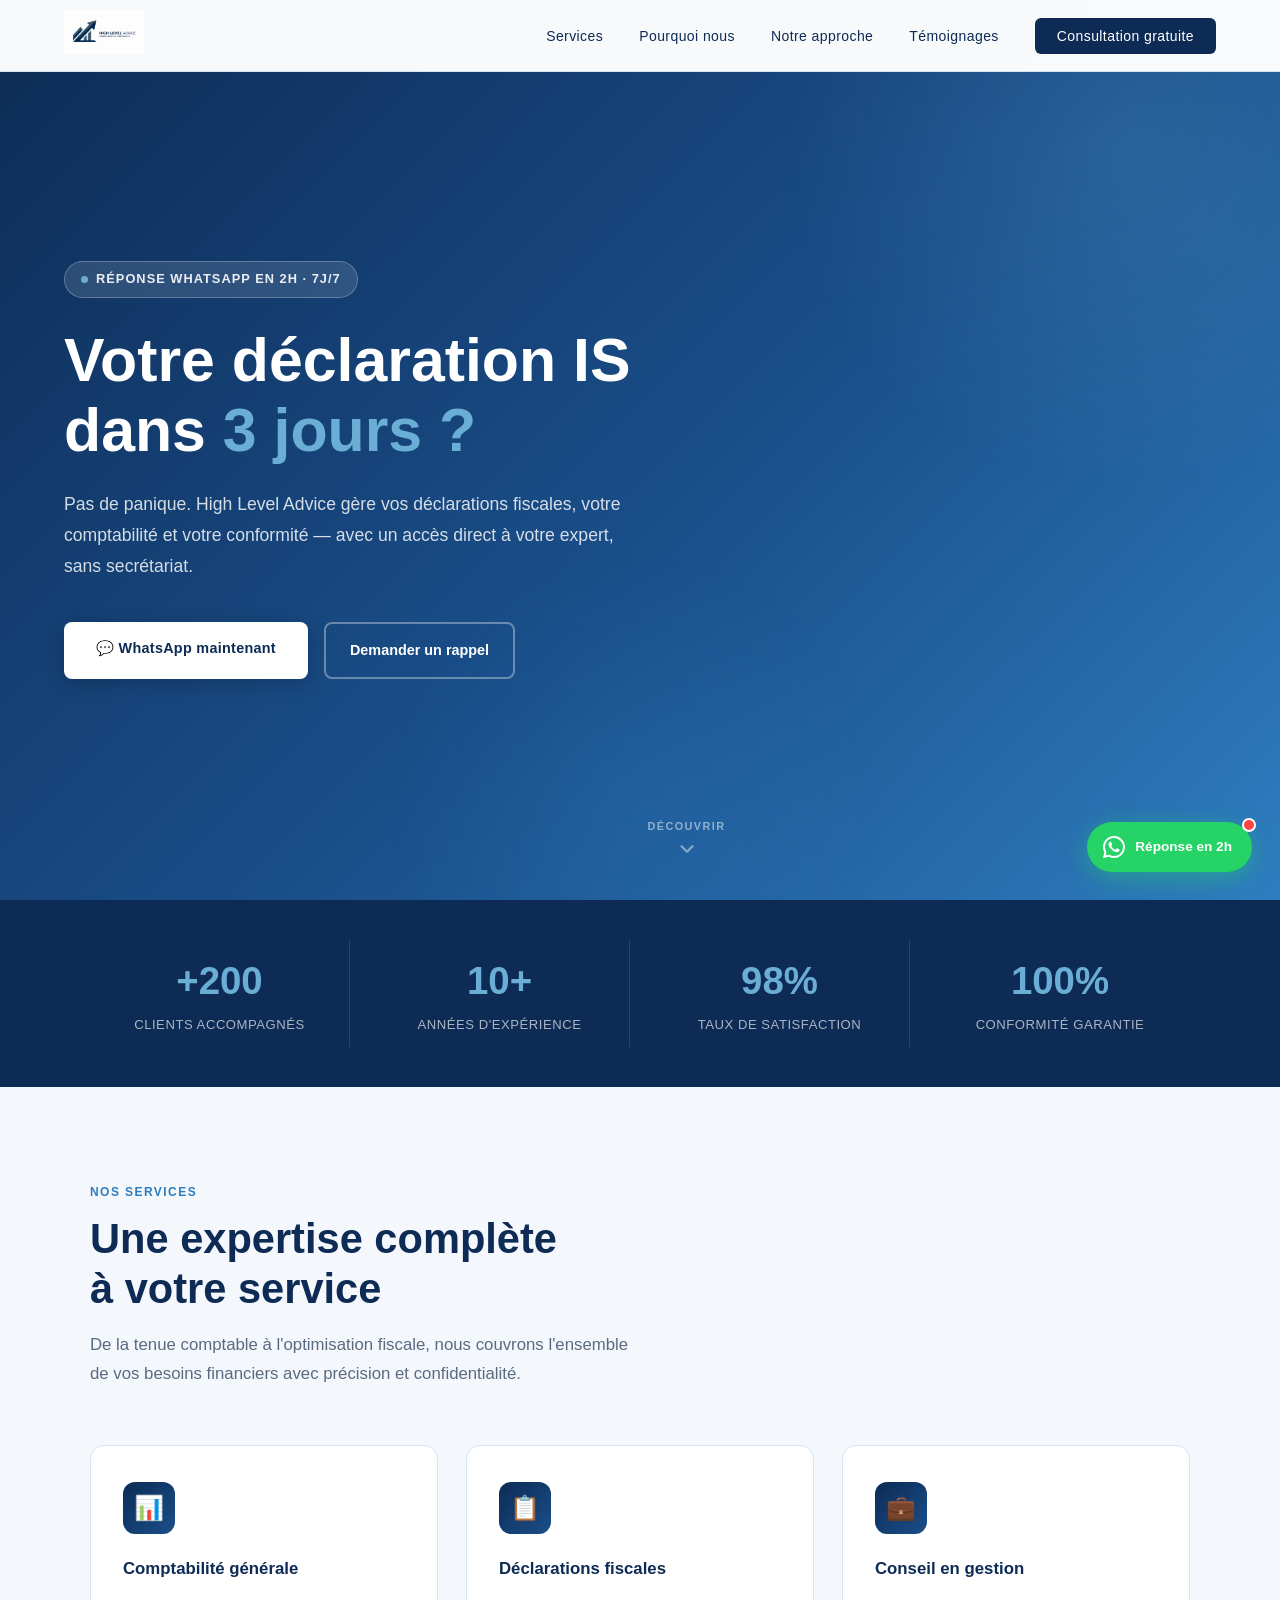
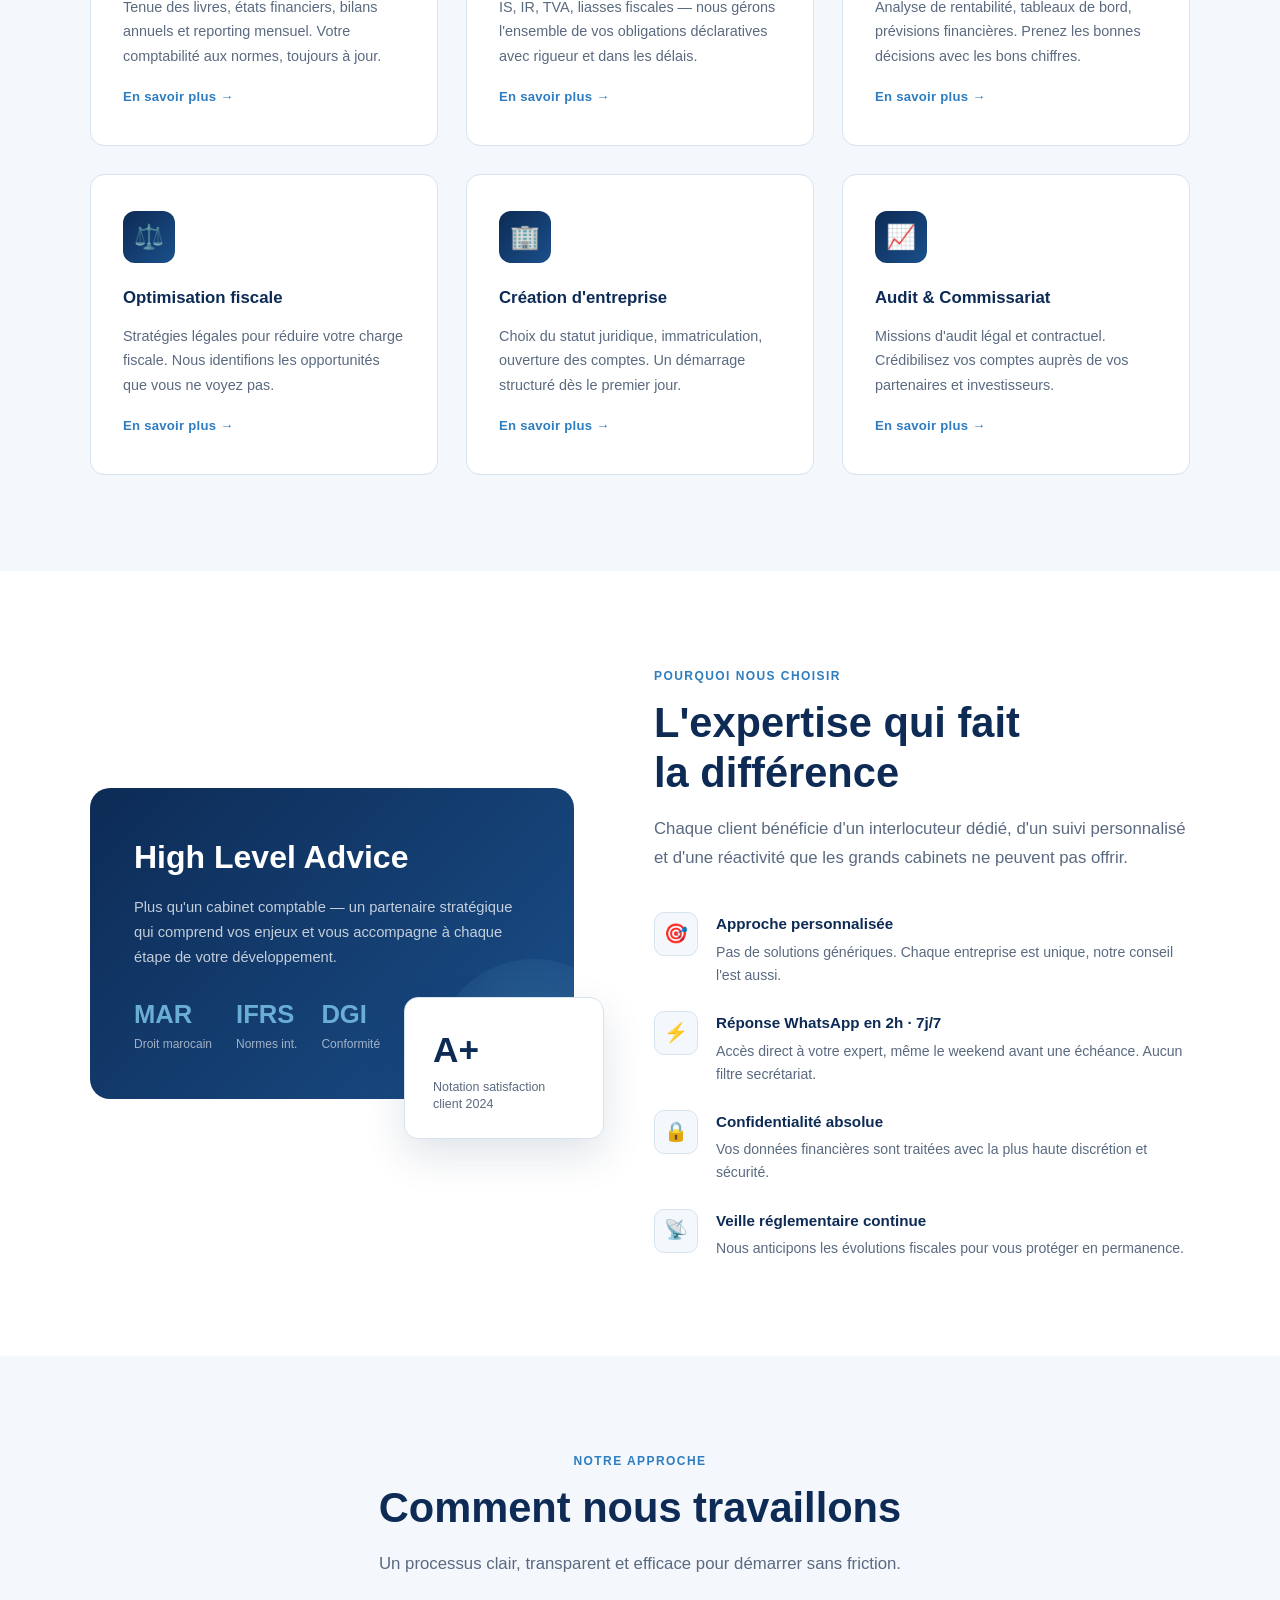
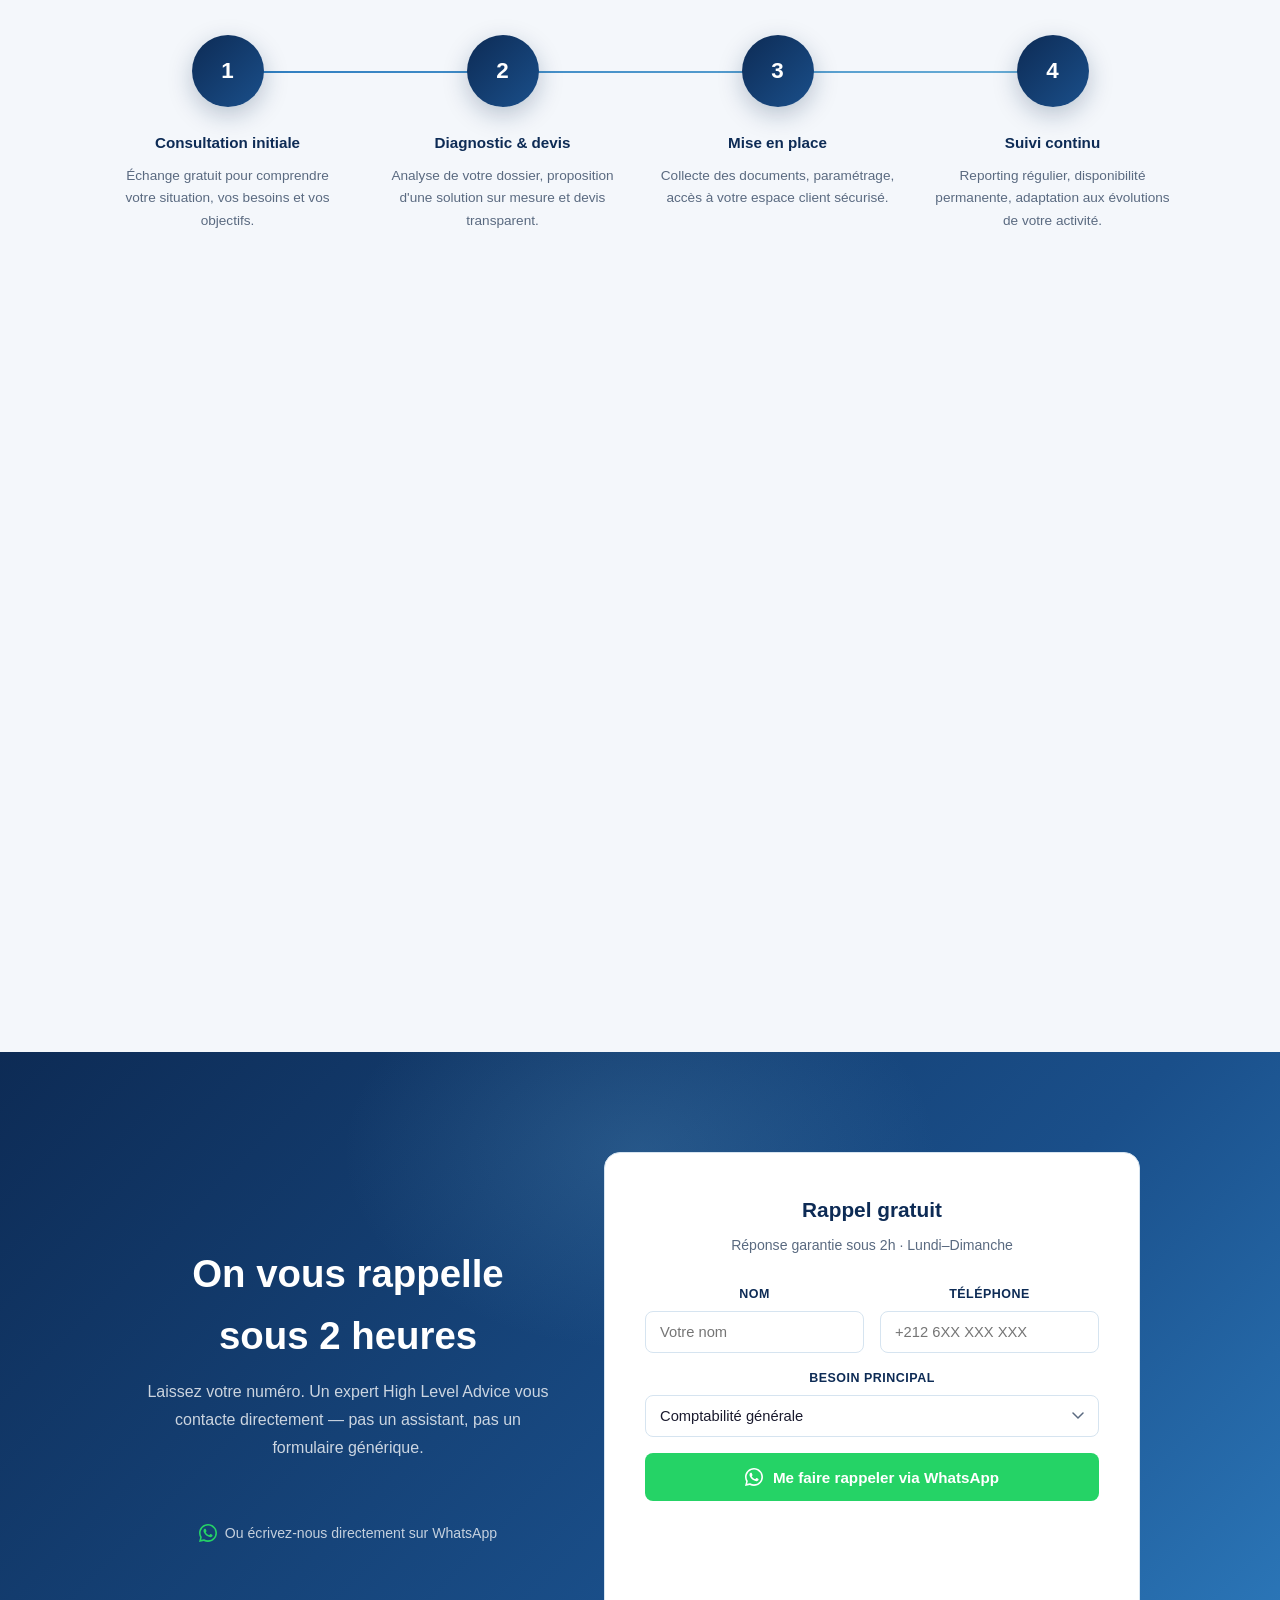
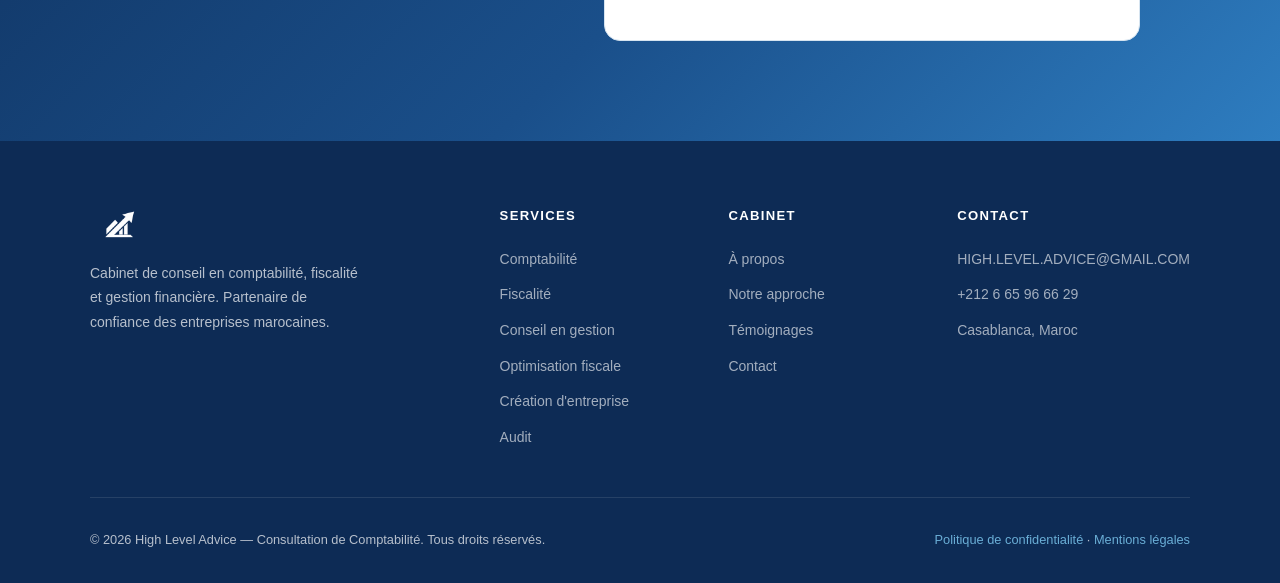
==== commit 81965170: "Fix callback form mobile layout - Stack form-row to single column on mobile - Reduce callback-form p" ====
--- a/index.html
+++ b/index.html
@@ -367,7 +367,7 @@
 </section>
 
 <!-- ─── CTA / CALLBACK FORM ─── -->
-<section class="cta-section" id="contact" style="padding: 80px 5%;">
+<section class="cta-section" id="contact">
   <div class="cta-split">
     <div class="cta-split-text">
       <h2>On vous rappelle<br/>sous 2 heures</h2>
--- a/css/style.css
+++ b/css/style.css
@@ -1294,9 +1294,22 @@
 
   .btn-form-submit { font-size: 15px; padding: 15px; }
 
+  /* Form row stacks on mobile */
+  .form-row { grid-template-columns: 1fr; gap: 12px; }
+
+  /* Reduce callback form padding */
+  .callback-form { padding: 24px 18px; }
+
+  /* iOS Safari anti-zoom: inputs need ≥16px */
+  .form-group input,
+  .form-group select {
+    font-size: 16px;
+    padding: 13px 14px;
+  }
+
   /* Tighter section padding on small screens */
   section { padding: 64px 5%; }
-  .cta-section { padding: 60px 5%; }
+  .cta-section { padding: 60px 5% !important; }
   .other-services { padding: 48px 5%; }
 
   /* Hero text tighter */
